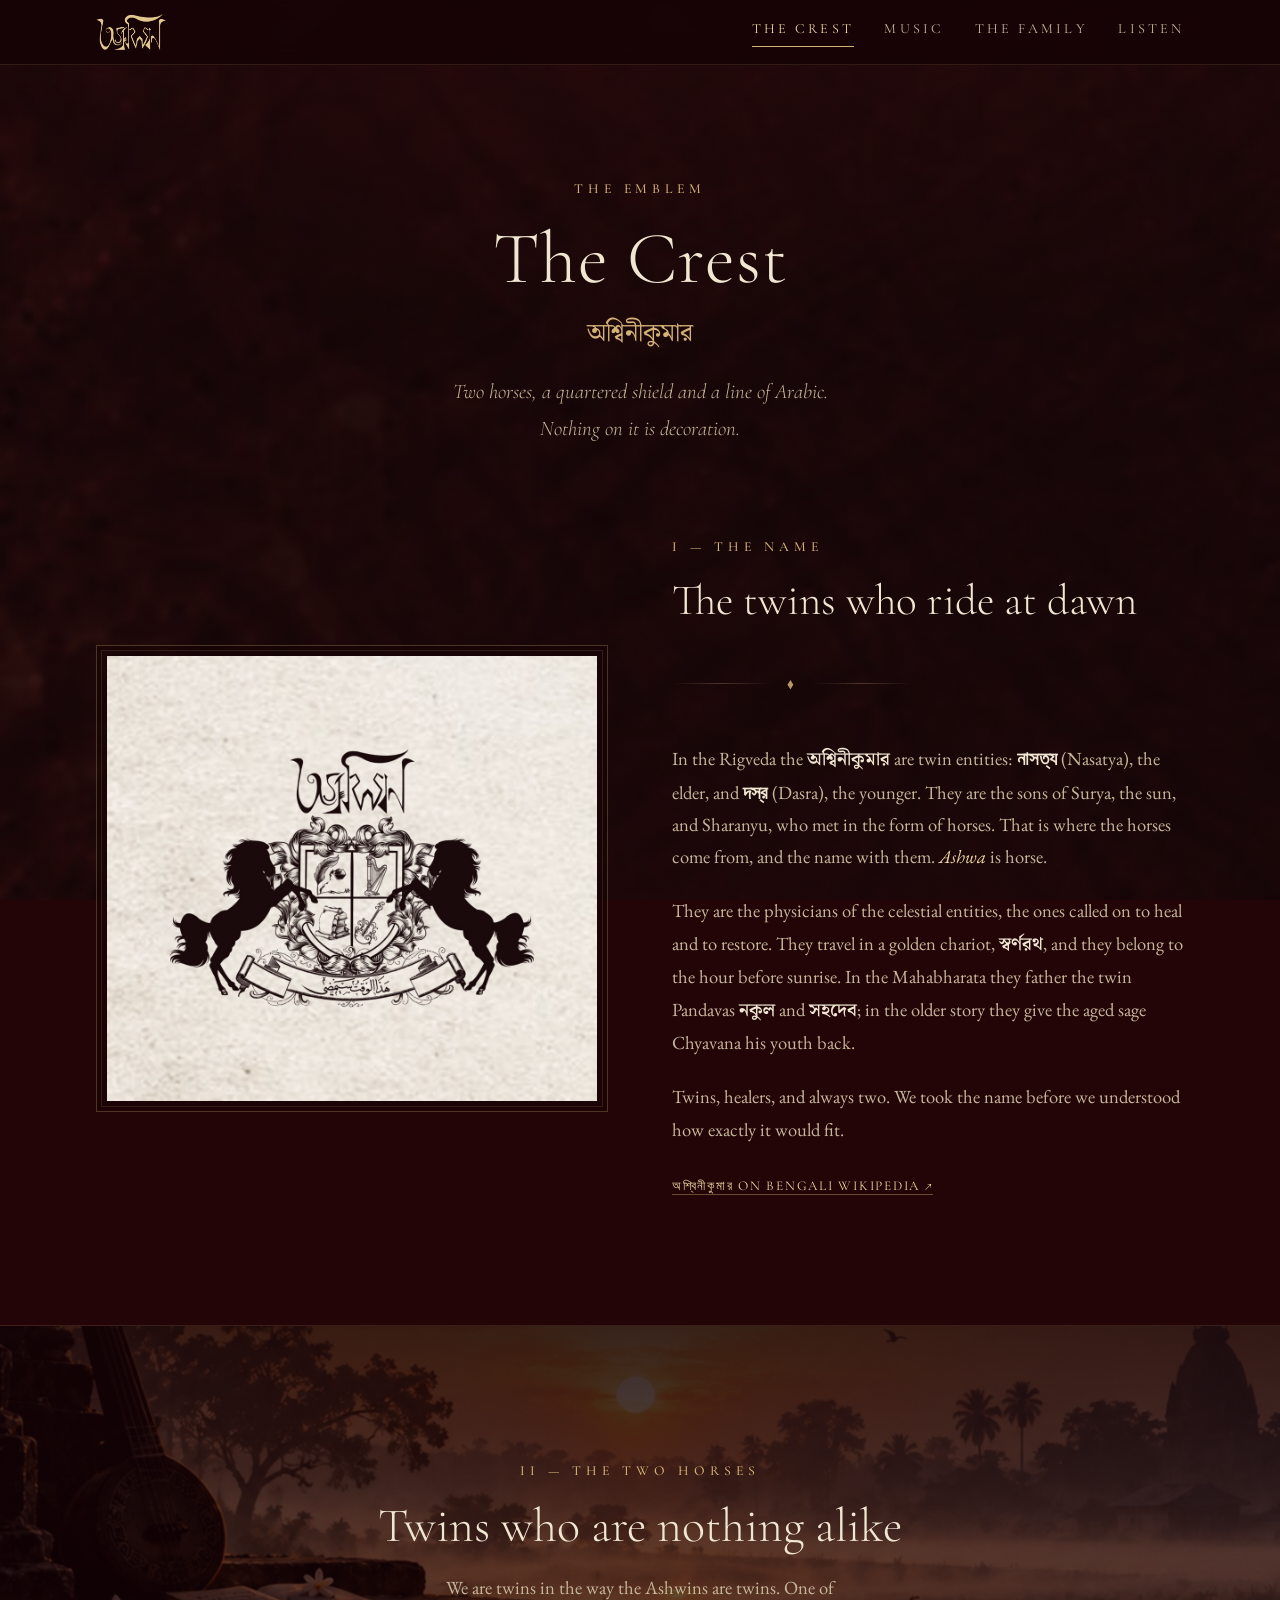
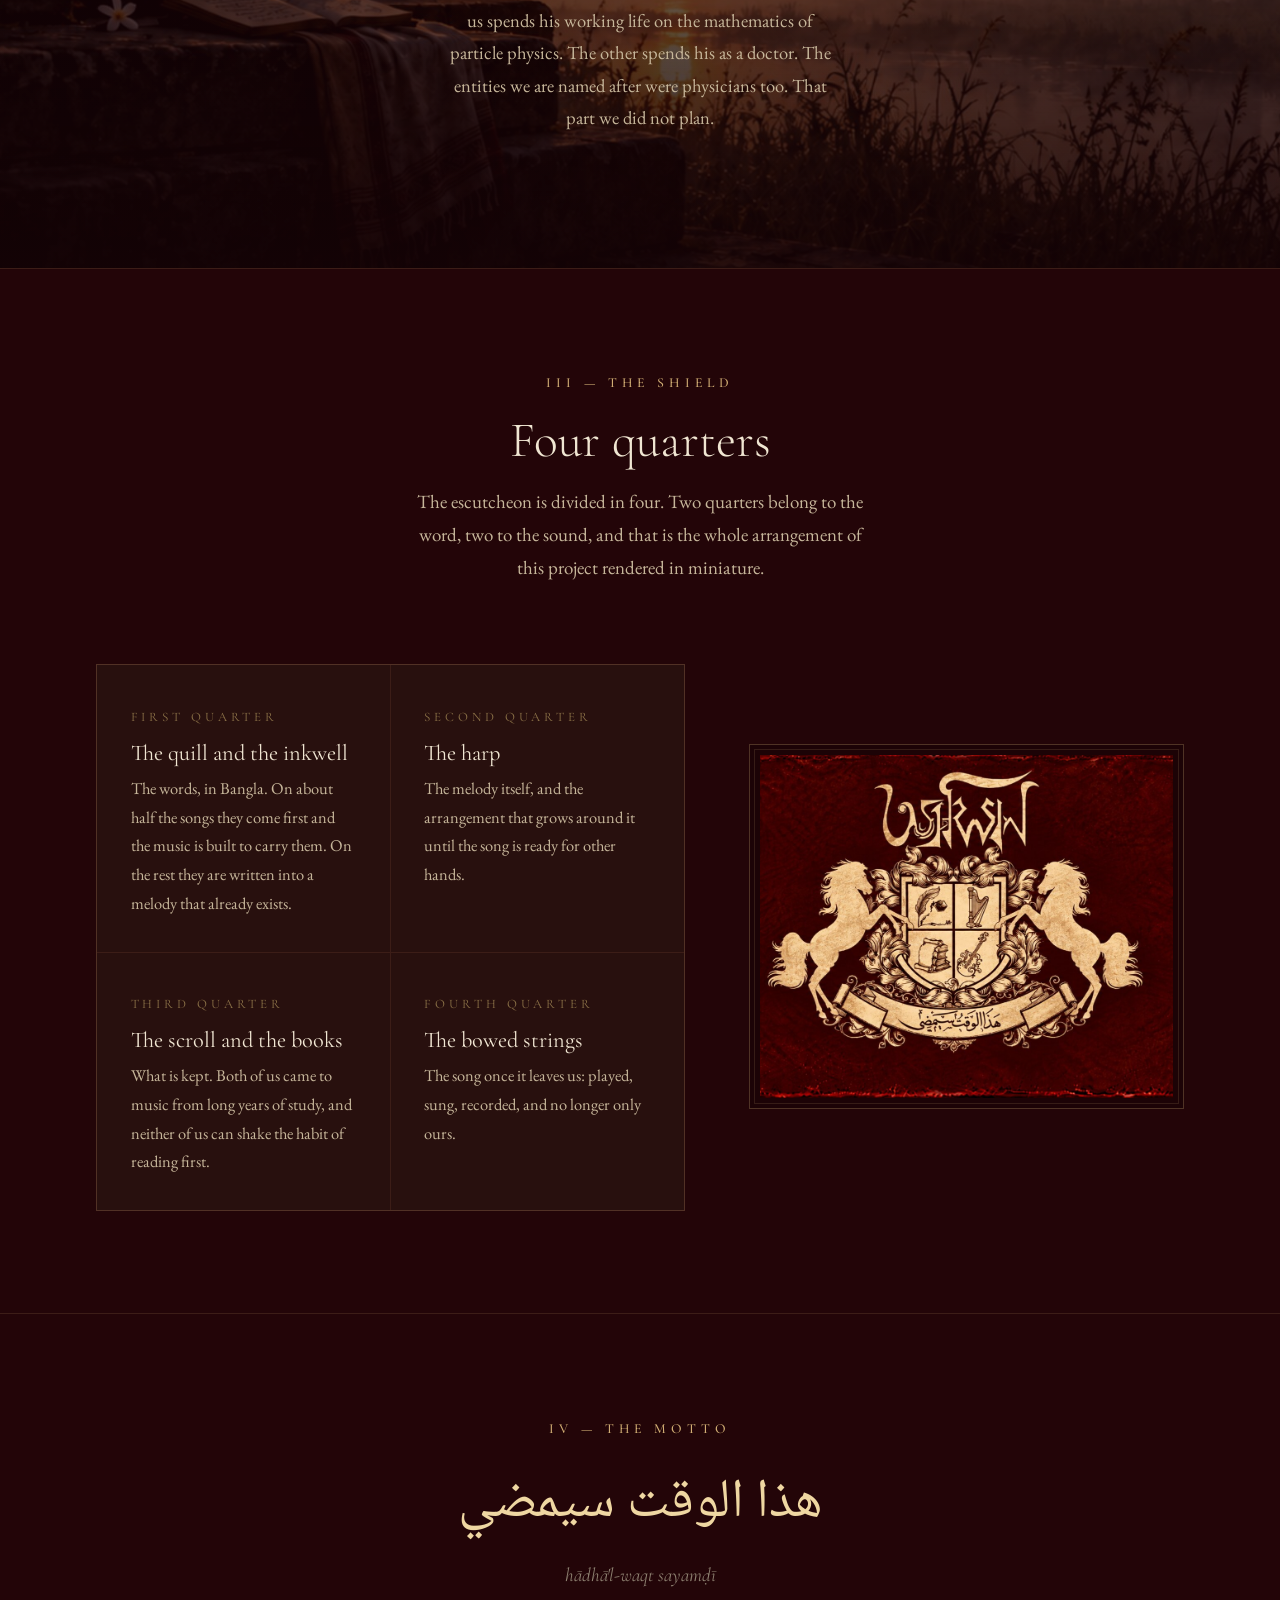
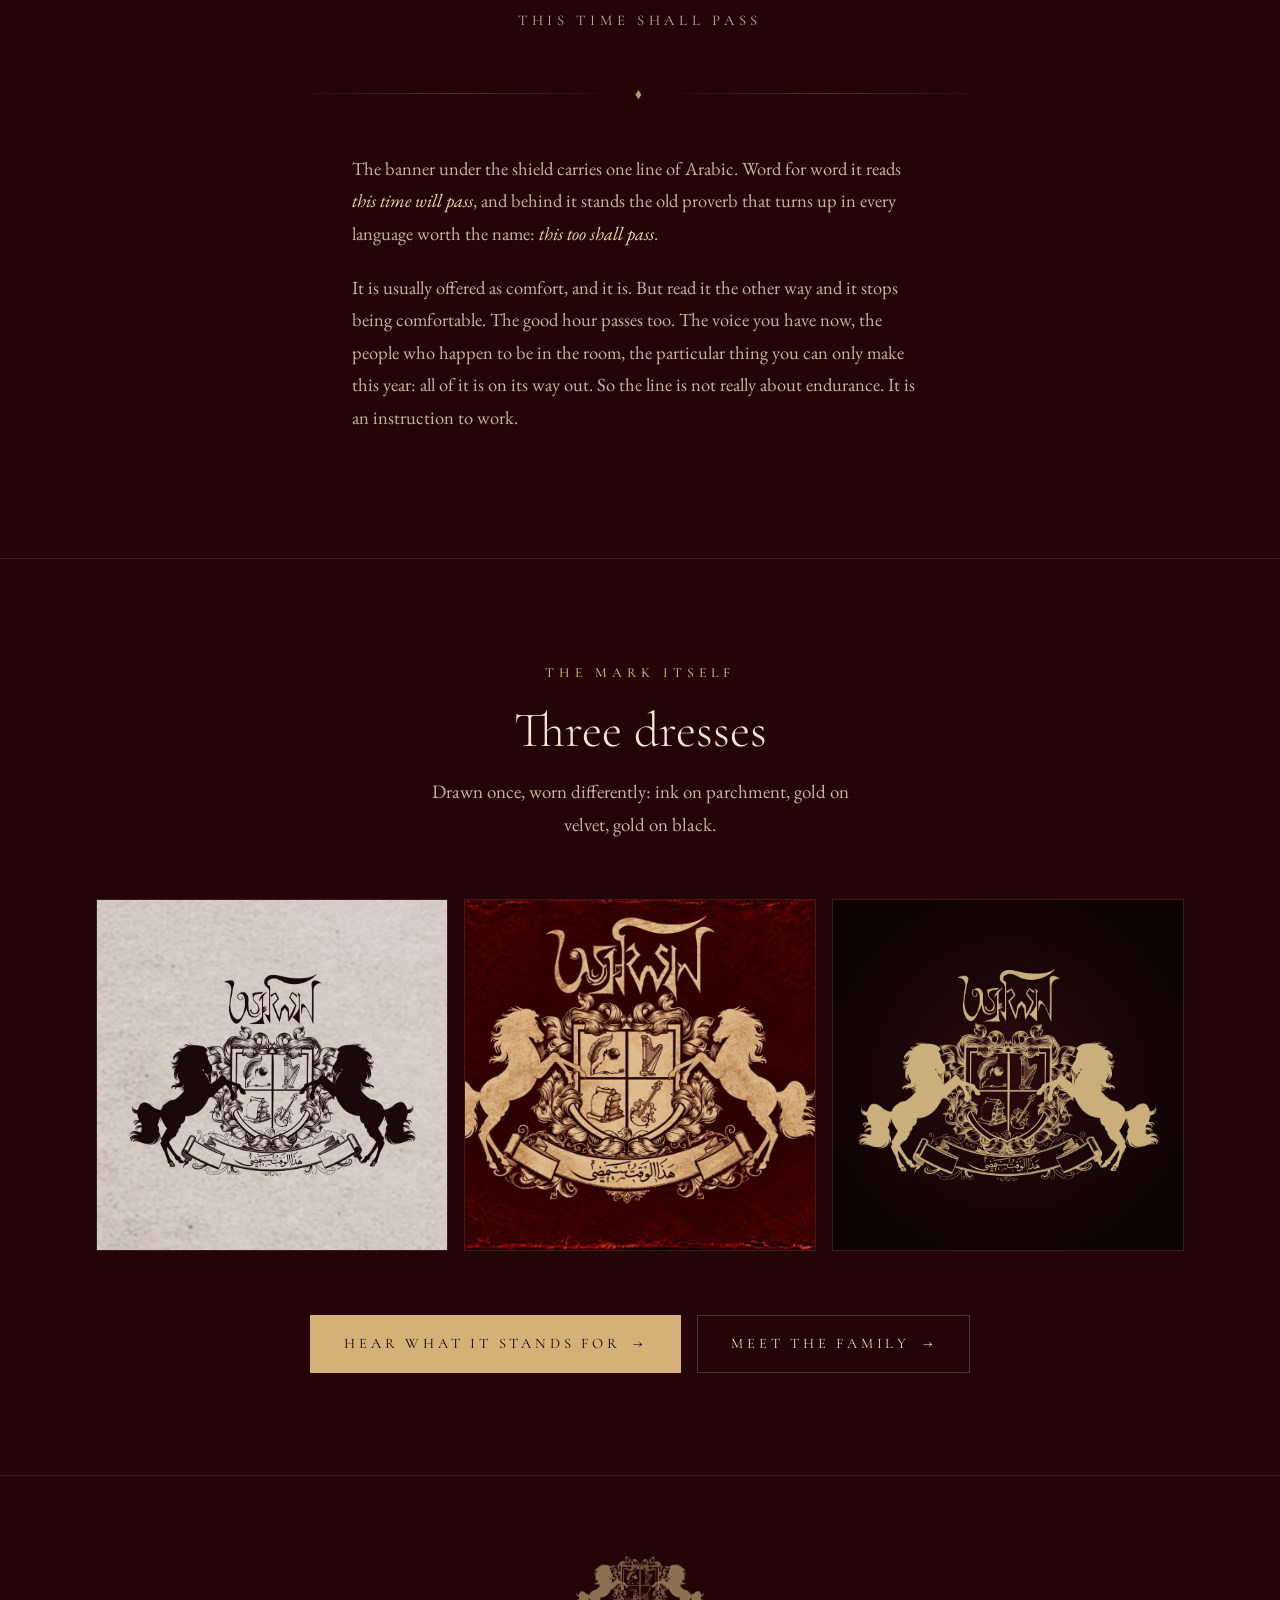
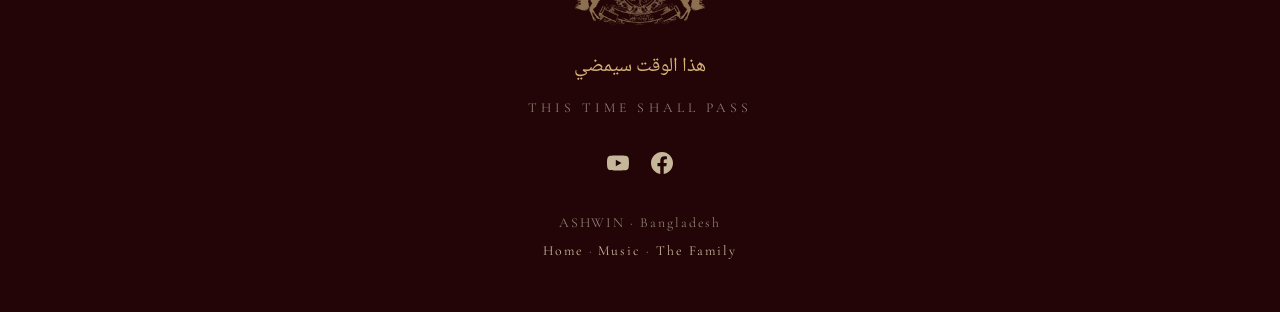
==== crest.html @ f9a72098 "Ashwin: the project site Four pages sharing assets/site.css and assets/site.js, built from the crest" ====
<!doctype html>
<html lang="en">
<head>
<meta charset="utf-8">
<meta name="viewport" content="width=device-width, initial-scale=1">
<title>The Crest — ASHWIN</title>
<meta name="description" content="The meaning of the Ashwin name and emblem: the Ashwin twins of the Rigveda, the two horses, the quartered shield, and the Arabic motto هذا الوقت سيمضي — this time shall pass.">
<meta property="og:title" content="The Crest — ASHWIN">
<meta property="og:description" content="Two horses, a quartered shield and a line of Arabic. Nothing on it is decoration.">
<meta property="og:image" content="assets/img/crest-plate.jpg">
<link rel="icon" href="assets/img/favicon-180.png" type="image/png">
<link rel="apple-touch-icon" href="assets/img/favicon-180.png">
<link rel="preconnect" href="https://fonts.googleapis.com">
<link rel="preconnect" href="https://fonts.gstatic.com" crossorigin>
<link rel="stylesheet" href="https://fonts.googleapis.com/css2?family=Cormorant+Garamond:ital,wght@0,300;0,400;0,500;0,600;1,300;1,400&family=EB+Garamond:ital,wght@0,400;0,500;0,600;1,400&family=Noto+Serif+Bengali:wght@400;600&family=Noto+Naskh+Arabic:wght@400;600&display=swap">
<link rel="stylesheet" href="assets/site.css">
</head>
<body>

<header class="topbar">
  <div class="wrap topbar__in">
    <a class="mark" href="index.html" aria-label="Ashwin — home">
      <img src="assets/img/wordmark-gold.png" alt="Ashwin">
    </a>
    <nav class="nav">
      <a href="crest.html">The Crest</a>
      <a href="music.html">Music</a>
      <a href="family.html">The Family</a>
      <a href="https://www.youtube.com/@ashwinbangladesh660">Listen</a>
    </nav>
  </div>
</header>
<nav class="mnav">
  <a href="crest.html">The Crest</a>
  <a href="music.html">Music</a>
  <a href="family.html">The Family</a>
  <a href="https://www.youtube.com/@ashwinbangladesh660">Listen</a>
</nav>

<main>

  <div class="wrap">
    <div class="phead reveal">
      <span class="eyebrow">The emblem</span>
      <h1>The Crest</h1>
      <div class="bnsub" lang="bn">অশ্বিনীকুমার</div>
      <p class="psub">Two horses, a quartered shield and a line of Arabic. Nothing on it is decoration.</p>
    </div>
  </div>

  <!-- ░░ THE NAME ░░ -->
  <section style="padding-top:clamp(1rem,3vw,2rem)">
    <div class="wrap">
      <div class="split">
        <div class="plate reveal">
          <img src="assets/img/crest-parchment.jpg" alt="The Ashwin crest and logotype printed in black ink on cream parchment.">
        </div>
        <div class="reveal" style="--d:.1s">
          <span class="eyebrow">I — the name</span>
          <h2 style="font-size:clamp(1.8rem,4vw,2.7rem);font-weight:300">The twins who ride at dawn</h2>
          <div class="rule rule--short rule--left"><i aria-hidden="true">◆</i></div>
          <p class="prose">
            In the Rigveda the <b lang="bn">অশ্বিনীকুমার</b> are twin entities: <b>নাসত্য</b>
            (Nasatya), the elder, and <b>দস্র</b> (Dasra), the younger. They are the sons of
            Surya, the sun, and Sharanyu, who met in the form of horses. That is where the
            horses come from, and the name with them. <em>Ashwa</em> is horse.
          </p>
          <p class="prose">
            They are the physicians of the celestial entities, the ones called on to heal and to restore.
            They travel in a golden chariot, <b lang="bn">স্বর্ণরথ</b>, and they belong to
            the hour before sunrise. In the Mahabharata they father the twin Pandavas
            <b lang="bn">নকুল</b> and <b lang="bn">সহদেব</b>; in the older story they give
            the aged sage Chyavana his youth back.
          </p>
          <p class="prose">
            Twins, healers, and always two. We took the name before we understood how
            exactly it would fit.
          </p>
          <p style="margin-top:1.4rem">
            <a class="lnk" href="https://bn.wikipedia.org/wiki/%E0%A6%85%E0%A6%B6%E0%A7%8D%E0%A6%AC%E0%A6%BF%E0%A6%A8%E0%A7%80%E0%A6%95%E0%A7%81%E0%A6%AE%E0%A6%BE%E0%A6%B0" style="font-family:var(--display);letter-spacing:.13em;text-transform:uppercase;font-size:.84rem">অশ্বিনীকুমার on Bengali Wikipedia ↗</a>
          </p>
        </div>
      </div>
    </div>
  </section>

  <!-- ░░ THE TWO HORSES ░░ -->
  <section class="band">
    <div class="band__bg" style="background-image:url('assets/img/band-dawn.jpg')"></div>
    <div class="band__in reveal">
      <span class="eyebrow">II — the two horses</span>
      <h2>Twins who are nothing alike</h2>
      <p>
        We are twins in the way the Ashwins are twins. One of us spends his working life
        on the mathematics of particle physics. The other spends his as a doctor. The
        entities we are named after were physicians too. That part we did not plan.
      </p>
    </div>
  </section>

  <!-- ░░ THE SHIELD ░░ -->
  <section>
    <div class="wrap">
      <div class="sechead reveal">
        <span class="eyebrow">III — the shield</span>
        <h2>Four quarters</h2>
        <p>The escutcheon is divided in four. Two quarters belong to the word, two to the sound, and that is the whole arrangement of this project rendered in miniature.</p>
      </div>

      <div class="split split--wide-left">
        <div class="reveal">
          <div class="quarters">
            <div class="quarter">
              <span class="q">First quarter</span>
              <h4>The quill and the inkwell</h4>
              <p>The words, in Bangla. On about half the songs they come first and the music is built to carry them. On the rest they are written into a melody that already exists.</p>
            </div>
            <div class="quarter">
              <span class="q">Second quarter</span>
              <h4>The harp</h4>
              <p>The melody itself, and the arrangement that grows around it until the song is ready for other hands.</p>
            </div>
            <div class="quarter">
              <span class="q">Third quarter</span>
              <h4>The scroll and the books</h4>
              <p>What is kept. Both of us came to music from long years of study, and neither of us can shake the habit of reading first.</p>
            </div>
            <div class="quarter">
              <span class="q">Fourth quarter</span>
              <h4>The bowed strings</h4>
              <p>The song once it leaves us: played, sung, recorded, and no longer only ours.</p>
            </div>
          </div>
        </div>
        <div class="plate reveal" style="--d:.1s">
          <img src="assets/img/crest-plate.jpg" alt="The Ashwin crest in gold on crimson velvet: two rearing horses flanking a quartered shield.">
        </div>
      </div>
    </div>
  </section>

  <!-- ░░ THE MOTTO ░░ -->
  <section class="sec-top">
    <div class="wrap narrow" style="text-align:center">
      <div class="reveal">
        <span class="eyebrow">IV — the motto</span>
        <div class="motto" style="margin-top:.5rem">
          <div class="ar" lang="ar" dir="rtl" style="font-size:clamp(2rem,5.5vw,3.4rem)">هذا الوقت سيمضي</div>
          <div class="tr" style="font-size:clamp(1rem,1.8vw,1.2rem)">hādhā'l-waqt sayamḍī</div>
          <div class="en">This time shall pass</div>
        </div>
        <div class="rule"><i aria-hidden="true">◆</i></div>
        <p class="prose" style="margin-left:auto;margin-right:auto;text-align:left">
          The banner under the shield carries one line of Arabic. Word for word it reads
          <em>this time will pass</em>, and behind it stands the old proverb that turns up
          in every language worth the name: <em>this too shall pass</em>.
        </p>
        <p class="prose" style="margin-left:auto;margin-right:auto;text-align:left">
          It is usually offered as comfort, and it is. But read it the other way and it
          stops being comfortable. The good hour passes too. The voice you have now, the
          people who happen to be in the room, the particular thing you can only make this
          year: all of it is on its way out. So the line is not really about endurance.
          It is an instruction to work.
        </p>
      </div>
    </div>
  </section>

  <!-- ░░ THE CREST IN THREE DRESSES ░░ -->
  <section class="sec-top">
    <div class="wrap">
      <div class="sechead reveal">
        <span class="eyebrow">The mark itself</span>
        <h2>Three dresses</h2>
        <p>Drawn once, worn differently: ink on parchment, gold on velvet, gold on black.</p>
      </div>
      <div class="gallery reveal" style="--d:.1s">
        <figure><img src="assets/img/crest-parchment.jpg" alt="The crest in black ink on cream parchment." loading="lazy"></figure>
        <figure><img src="assets/img/crest-plate.jpg" alt="The crest in gold on crimson velvet." loading="lazy"></figure>
        <figure><img src="assets/img/crest-black.jpg" alt="The crest in gold on black." loading="lazy"></figure>
      </div>
      <div class="cta" style="margin-top:clamp(2.5rem,6vw,4rem)">
        <div class="btnrow">
          <a class="btn btn--solid" href="music.html">Hear what it stands for <span aria-hidden="true">→</span></a>
          <a class="btn" href="family.html">Meet the family <span aria-hidden="true">→</span></a>
        </div>
      </div>
    </div>
  </section>

</main>

<footer class="foot">
  <div class="wrap">
    <img class="foot__crest" src="assets/img/crest-mark.png" alt="">
    <div class="ar" lang="ar" dir="rtl">هذا الوقت سيمضي</div>
    <div class="en">This time shall pass</div>
    <div class="social">
      <a href="https://www.youtube.com/@ashwinbangladesh660" aria-label="Ashwin on YouTube" title="YouTube">
        <svg viewBox="0 0 24 24" fill="currentColor" aria-hidden="true"><path fill-rule="evenodd" clip-rule="evenodd" d="M23.5 6.5a3 3 0 0 0-2.1-2.1C19.5 3.9 12 3.9 12 3.9s-7.5 0-9.4.5A3 3 0 0 0 .5 6.5C0 8.4 0 12 0 12s0 3.6.5 5.5a3 3 0 0 0 2.1 2.1c1.9.5 9.4.5 9.4.5s7.5 0 9.4-.5a3 3 0 0 0 2.1-2.1c.5-1.9.5-5.5.5-5.5s0-3.6-.5-5.5zM9.6 15.6V8.4l6.3 3.6-6.3 3.6z"/></svg>
      </a>
      <a href="https://www.facebook.com/p/Ashwin-Bangladesh-100083584923722/" aria-label="Ashwin on Facebook" title="Facebook">
        <svg viewBox="0 0 24 24" fill="currentColor" aria-hidden="true"><path d="M24 12.07C24 5.4 18.63 0 12 0S0 5.4 0 12.07C0 18.1 4.39 23.1 10.13 24v-8.44H7.08v-3.49h3.05V9.41c0-3.02 1.79-4.69 4.53-4.69 1.31 0 2.68.24 2.68.24v2.97h-1.51c-1.49 0-1.96.93-1.96 1.89v2.25h3.33l-.53 3.49h-2.8V24C19.61 23.1 24 18.1 24 12.07z"/></svg>
      </a>
    </div>
    <div class="colophon">
      ASHWIN · Bangladesh<br>
      <a href="index.html">Home</a> · <a href="music.html">Music</a> · <a href="family.html">The Family</a>
    </div>
  </div>
</footer>

<script src="assets/site.js"></script>
</body>
</html>
---- assets/site.css ----
/* ============================================================
   ASHWIN — "হে অশ্বিনীকুমার"
   Crimson velvet + parchment gold. One committed dark theme.
   ============================================================ */

:root {
  /* ink & ground */
  --void:        #140306;
  --oxblood:     #230508;
  --crimson:     #3a0a0e;
  --crimson-up:  #4e1015;
  --crimson-hot: #6b1a1f;

  /* light */
  --gold:        #d4b176;
  --gold-up:     #efd7a2;
  --gold-dim:    #8d7449;
  --parchment:   #f0e6d2;
  --parch-soft:  #c6b69a;
  --parch-faint: #8d8070;

  /* type */
  --display: "Cormorant Garamond", "Iowan Old Style", Palatino, Georgia, serif;
  --body:    "EB Garamond", "Iowan Old Style", Palatino, Georgia, serif;
  --bangla:  "Noto Serif Bengali", "Kohinoor Bangla", "Nirmala UI", "SolaimanLipi", serif;

  /* metrics */
  --measure: 64ch;
  --edge:    clamp(1.25rem, 5vw, 4.5rem);
  --maxw:    76rem;
  --narrow:  52rem;

  --hair:  color-mix(in srgb, var(--gold) 28%, transparent);
  --hair2: color-mix(in srgb, var(--gold) 14%, transparent);
}

*, *::before, *::after { box-sizing: border-box; }

html { -webkit-text-size-adjust: 100%; }
@media (prefers-reduced-motion: no-preference) { html { scroll-behavior: smooth; } }

body {
  margin: 0;
  background: var(--oxblood);
  color: var(--parchment);
  font-family: var(--body);
  font-size: clamp(1.12rem, 1.45vw, 1.26rem);
  line-height: 1.75;
  -webkit-font-smoothing: antialiased;
  text-rendering: optimizeLegibility;
  overflow-x: hidden;
}

/* velvet ground + vignette + grain, fixed behind everything */
body::before {
  content: "";
  position: fixed; inset: 0; z-index: -2; pointer-events: none;
  background:
    linear-gradient(rgba(16, 3, 5, .58), rgba(16, 3, 5, .58)),
    radial-gradient(135% 85% at 50% -12%, rgba(132, 28, 32, .34), transparent 60%),
    radial-gradient(110% 70% at 50% 112%, rgba(76, 14, 19, .30), transparent 58%),
    url("img/velvet.jpg") center / cover no-repeat,
    var(--oxblood);
  opacity: 1;
}
body::after {
  content: "";
  position: fixed; inset: 0; z-index: -1; pointer-events: none;
  background-image: url("data:image/svg+xml,%3Csvg xmlns='http://www.w3.org/2000/svg' width='180' height='180'%3E%3Cfilter id='n'%3E%3CfeTurbulence type='fractalNoise' baseFrequency='.82' numOctaves='3'/%3E%3C/filter%3E%3Crect width='180' height='180' filter='url(%23n)' opacity='.42'/%3E%3C/svg%3E");
  mix-blend-mode: overlay; opacity: .3;
}

/* ---------- typography ---------- */
h1, h2, h3, h4 {
  font-family: var(--display);
  font-weight: 400;
  line-height: 1.1;
  margin: 0;
  text-wrap: balance;
  color: var(--parchment);
}
p { margin: 0 0 1.15em; max-width: var(--measure); }
a { color: var(--gold-up); text-decoration: none; }

.bn { font-family: var(--bangla); font-weight: 400; }

.eyebrow {
  font-family: var(--display);
  font-size: clamp(.85rem, 1.08vw, .93rem);
  letter-spacing: .36em;
  text-transform: uppercase;
  color: var(--gold);
  display: block;
  margin-bottom: 1.1rem;
  font-weight: 500;
}

.lede {
  font-family: var(--display);
  font-size: clamp(1.25rem, 2.3vw, 1.7rem);
  line-height: 1.52;
  color: var(--parch-soft);
  font-weight: 300;
  max-width: 44ch;
}
.lede em { color: var(--gold-up); font-style: italic; }

.prose { max-width: var(--measure); color: var(--parch-soft); }
.prose strong, .prose b { color: var(--parchment); font-weight: 600; }
.prose em { color: var(--gold-up); }
.prose a, .lnk {
  color: var(--gold-up);
  border-bottom: 1px solid color-mix(in srgb, var(--gold) 40%, transparent);
  transition: color .25s, border-color .25s;
}
.prose a:hover, .lnk:hover { color: var(--parchment); border-color: var(--parchment); }

a:focus-visible, button:focus-visible {
  outline: 2px solid var(--gold);
  outline-offset: 4px;
  border-radius: 2px;
}

.wrap { width: 100%; max-width: var(--maxw); margin: 0 auto; padding: 0 var(--edge); }
.narrow { max-width: var(--narrow); margin-left: auto; margin-right: auto; }

/* ---------- ornament ---------- */
.rule {
  display: flex; align-items: center; gap: 1rem;
  margin: clamp(2rem, 5vw, 3.4rem) 0;
  color: var(--gold);
}
.rule::before, .rule::after {
  content: ""; flex: 1; height: 1px;
  background: linear-gradient(90deg, transparent, var(--hair), transparent);
}
.rule i {
  font-style: normal; font-size: .62rem; letter-spacing: .3em;
  opacity: .85; line-height: 1;
}
.rule--short { max-width: 15rem; }
.rule--left { margin-left: 0; }

.lozenge { display: inline-block; width: 5px; height: 5px; background: var(--gold); transform: rotate(45deg); }

/* ---------- top bar ---------- */
.topbar {
  position: sticky; top: 0; z-index: 50;
  background: color-mix(in srgb, var(--void) 78%, transparent);
  backdrop-filter: saturate(1.2) blur(12px);
  border-bottom: 1px solid var(--hair2);
}
.topbar__in {
  display: flex; align-items: center; justify-content: space-between;
  gap: 1.2rem; height: 64px;
}
.mark { display: inline-flex; align-items: center; gap: .72rem; }
.mark img { height: clamp(26px, 3.4vw, 36px); width: auto; display: block; opacity: 1; }
.mark b {
  font-family: var(--display); font-weight: 500;
  font-size: .96rem; letter-spacing: .38em; color: var(--parchment);
  text-transform: uppercase; padding-left: .1em;
}
.nav { display: none; gap: clamp(1.1rem, 2.4vw, 2.2rem); align-items: baseline; }
@media (min-width: 760px) { .nav { display: flex; } }
.nav a {
  font-family: var(--display);
  font-size: .88rem; letter-spacing: .22em; text-transform: uppercase;
  color: var(--parch-soft); padding-bottom: .22rem;
  border-bottom: 1px solid transparent;
  transition: color .22s, border-color .22s;
}
.nav a:hover, .nav a.is-on { color: var(--gold-up); border-color: var(--gold); }

/* mobile nav strip */
.mnav {
  display: flex; gap: 1.3rem; justify-content: center; flex-wrap: wrap;
  padding: .9rem var(--edge); border-bottom: 1px solid var(--hair2);
  background: color-mix(in srgb, var(--void) 55%, transparent);
}
.mnav a {
  font-family: var(--display); font-size: .86rem; letter-spacing: .2em;
  text-transform: uppercase; color: var(--parch-soft);
}
.mnav a.is-on { color: var(--gold-up); }
@media (min-width: 760px) { .mnav { display: none; } }

/* ---------- hero ---------- */
.hero {
  position: relative;
  min-height: min(94vh, 56rem);
  display: grid; place-items: center;
  text-align: center;
  padding: clamp(3rem, 9vw, 7rem) var(--edge) clamp(6rem, 11vw, 9rem);
  overflow: hidden;
}
.hero::before {
  content: ""; position: absolute; inset: 0; z-index: 0;
  background:
    radial-gradient(62% 52% at 50% 40%, rgba(224, 180, 110, .15), transparent 70%),
    radial-gradient(90% 70% at 50% 45%, rgba(150, 32, 36, .34), transparent 68%);
  pointer-events: none;
}
.hero__in { position: relative; z-index: 1; width: 100%; max-width: 62rem; }

.crest {
  width: min(86%, 40rem);
  height: auto; display: block; margin: 0 auto;
  filter: drop-shadow(0 14px 44px rgba(0, 0, 0, .55));
}
@media (prefers-reduced-motion: no-preference) {
  .crest { animation: breathe 11s ease-in-out infinite; }
  @keyframes breathe {
    0%, 100% { transform: translateY(0) scale(1); }
    50%      { transform: translateY(-9px) scale(1.012); }
  }
}

.motto { margin-top: clamp(1.6rem, 4vw, 2.6rem); }
.motto .ar {
  font-size: clamp(1.5rem, 3.4vw, 2.3rem);
  color: var(--gold-up); line-height: 1.7; direction: rtl;
  font-family: "Noto Naskh Arabic", "Scheherazade New", "Amiri", serif;
}
.motto .tr {
  font-family: var(--display); font-style: italic;
  font-size: clamp(1.02rem, 1.6vw, 1.18rem);
  color: var(--parch-faint); margin-top: .5rem;
}
.motto .en {
  font-family: var(--display);
  font-size: clamp(.84rem, 1.15vw, .95rem);
  letter-spacing: .32em; text-transform: uppercase;
  color: var(--parch-soft); margin-top: 1rem;
}

.hero__tag {
  font-family: var(--display); font-weight: 300;
  font-size: clamp(1.1rem, 2vw, 1.45rem);
  color: var(--parch-soft); margin: clamp(1.6rem, 4vw, 2.4rem) auto 0;
  max-width: 40ch; line-height: 1.55;
}

.scrollcue {
  position: absolute; left: 50%; bottom: 1.6rem; transform: translateX(-50%);
  font-family: var(--display); font-size: .79rem; letter-spacing: .26em;
  text-transform: uppercase; color: var(--parch-faint);
  display: flex; flex-direction: column; align-items: center; gap: .5rem;
  z-index: 1;
}
.scrollcue::after { content: ""; width: 1px; height: 2.2rem; background: linear-gradient(var(--gold), transparent); }

/* page header (inner pages) */
.phead {
  padding: clamp(3.5rem, 9vw, 7rem) 0 clamp(2rem, 5vw, 3.5rem);
  text-align: center;
}
.phead h1 {
  font-size: clamp(2.4rem, 7vw, 4.6rem);
  font-weight: 300; letter-spacing: .01em;
}
.phead .bnsub {
  font-family: var(--bangla); font-size: clamp(1.1rem, 2.4vw, 1.6rem);
  color: var(--gold); margin-top: .9rem; line-height: 1.6;
}
.phead .psub {
  font-family: var(--display); font-weight: 300; font-style: italic;
  font-size: clamp(1.05rem, 1.9vw, 1.3rem);
  color: var(--parch-soft); margin: 1.2rem auto 0; max-width: 46ch;
}

/* ---------- sections ---------- */
section { padding: clamp(3.5rem, 8vw, 7rem) 0; }
.sec-top { border-top: 1px solid var(--hair2); }

.sechead { text-align: center; margin-bottom: clamp(2.2rem, 5vw, 3.6rem); }
.sechead h2 {
  font-size: clamp(1.9rem, 4.6vw, 3.1rem);
  font-weight: 300;
}
.sechead .bnsub { font-family: var(--bangla); color: var(--gold); font-size: clamp(1rem, 2vw, 1.25rem); margin-top: .7rem; }
.sechead p {
  margin: 1.1rem auto 0; color: var(--parch-soft);
  max-width: 50ch; font-size: 1.02em;
}
.sechead--left { text-align: left; }
.sechead--left p { margin-left: 0; }

/* ---------- the three pillars ---------- */
.pillars {
  display: grid; gap: 1px; margin-top: 1rem;
  background: var(--hair2);
  border: 1px solid var(--hair2);
}
@media (min-width: 820px) { .pillars { grid-template-columns: repeat(3, 1fr); } }
.pillar {
  background: linear-gradient(180deg, color-mix(in srgb, var(--crimson) 52%, transparent), color-mix(in srgb, var(--void) 42%, transparent));
  padding: clamp(2rem, 4vw, 3rem) clamp(1.5rem, 3vw, 2.4rem);
  text-align: center;
}
.pillar .num {
  font-family: var(--display); font-size: .83rem; letter-spacing: .34em;
  color: var(--gold-dim); text-transform: uppercase;
}
.pillar h3 { font-size: clamp(1.3rem, 2.4vw, 1.75rem); margin: .9rem 0 .2rem; font-weight: 400; }
.pillar .who { font-family: var(--display); font-style: italic; color: var(--gold); font-size: 1.14rem; }
.pillar p { color: var(--parch-soft); font-size: 1.04rem; margin: .9rem auto 0; max-width: 32ch; }
.pillar .ico { color: var(--gold); opacity: .8; }
.pillar .ico svg { width: 34px; height: 34px; display: block; margin: 0 auto; }

/* ---------- plate (big framed image) ---------- */
.plate {
  position: relative; border: 1px solid var(--hair);
  padding: 10px; background: color-mix(in srgb, var(--void) 45%, transparent);
}
.plate::after {
  content: ""; position: absolute; inset: 4px; border: 1px solid var(--hair2); pointer-events: none;
}
.plate img { width: 100%; height: auto; display: block; }

.split {
  display: grid; gap: clamp(2rem, 5vw, 4rem); align-items: center;
}
@media (min-width: 900px) { .split { grid-template-columns: 1fr 1fr; } }
@media (min-width: 900px) { .split--wide-left { grid-template-columns: 1.15fr .85fr; } }
.split--flip > :first-child { order: 2; }
@media (max-width: 899px) { .split--flip > :first-child { order: 0; } }

/* ---------- cinematic band ---------- */
.band {
  position: relative; min-height: clamp(20rem, 46vw, 34rem);
  display: grid; place-items: center; text-align: center;
  padding: clamp(3rem, 8vw, 6rem) var(--edge);
  overflow: hidden;
  border-top: 1px solid var(--hair2); border-bottom: 1px solid var(--hair2);
}
.band__bg {
  position: absolute; inset: 0; z-index: 0;
  background-size: cover; background-position: center;
  opacity: .62;
}
.band::after {
  content: ""; position: absolute; inset: 0; z-index: 1;
  background: linear-gradient(180deg, rgba(20, 3, 6, .76), rgba(20, 3, 6, .46) 45%, rgba(20, 3, 6, .86));
}
.band__in { position: relative; z-index: 2; max-width: 46rem; }
.band__in h2 { font-size: clamp(1.8rem, 4.4vw, 3rem); font-weight: 300; }
.band__in p { color: var(--parch-soft); margin: 1.2rem auto 0; max-width: 44ch; }
.band__in .bn { color: var(--gold); font-size: clamp(1.1rem, 2.4vw, 1.5rem); line-height: 1.8; }

/* ---------- release cards ---------- */
.releases { display: grid; gap: clamp(1rem, 2.4vw, 1.6rem); }
@media (min-width: 860px) { .releases { grid-template-columns: repeat(2, 1fr); } }

.rel {
  display: flex; flex-direction: column;
  border: 1px solid var(--hair2);
  background: linear-gradient(180deg, color-mix(in srgb, var(--crimson) 40%, transparent), color-mix(in srgb, var(--void) 55%, transparent));
  transition: border-color .3s, transform .3s;
}
.rel:hover { border-color: var(--hair); transform: translateY(-3px); }
.rel__art { position: relative; display: block; overflow: hidden; }
.rel__art img {
  width: 100%; height: auto; display: block; aspect-ratio: 1 / 1; object-fit: cover;
  transition: transform .7s cubic-bezier(.2, .7, .2, 1), filter .4s;
  filter: saturate(.96);
}
.rel:hover .rel__art img { transform: scale(1.035); filter: saturate(1.06); }
.rel__play {
  position: absolute; inset: 0; display: grid; place-items: center;
  background: rgba(20, 3, 6, .4); opacity: 0; transition: opacity .3s;
}
.rel__art:hover .rel__play { opacity: 1; }
.rel__play span {
  width: 68px; height: 68px; border-radius: 999px;
  border: 1px solid var(--gold); background: rgba(20, 3, 6, .6);
  display: grid; place-items: center;
}
.rel__play svg { width: 20px; height: 20px; fill: var(--gold-up); margin-left: 3px; }

.rel__body { padding: clamp(1.4rem, 3vw, 2rem); display: flex; flex-direction: column; gap: .55rem; flex: 1; }
.rel__body h3 { font-family: var(--bangla); font-size: clamp(1.38rem, 2.7vw, 1.85rem); line-height: 1.5; color: var(--parchment); }
.rel__rom {
  font-family: var(--display); font-size: .87rem; letter-spacing: .26em;
  text-transform: uppercase; color: var(--gold-dim);
}
.rel__cred { font-size: 1.01rem; color: var(--parch-soft); margin: .4rem 0 0; max-width: none; }
.rel__cred b { color: var(--parchment); font-weight: 600; }
.rel__go {
  margin-top: auto; padding-top: 1.1rem;
  font-family: var(--display); font-size: .88rem; letter-spacing: .22em;
  text-transform: uppercase; color: var(--gold-up);
  display: inline-flex; align-items: center; gap: .6rem; width: fit-content;
  border-bottom: 1px solid color-mix(in srgb, var(--gold) 36%, transparent);
  transition: color .25s, border-color .25s, gap .25s;
}
.rel__go:hover { color: var(--parchment); border-color: var(--parchment); gap: .95rem; }

/* lyrics */
.lyr { margin-top: 1.3rem; border-top: 1px solid var(--hair2); }
.lyr > summary {
  list-style: none; cursor: pointer; padding: .95rem 0 .2rem;
  font-family: var(--display); font-size: .86rem; letter-spacing: .2em;
  text-transform: uppercase; color: var(--gold-dim);
  display: flex; align-items: center; justify-content: space-between; gap: 1rem;
  transition: color .22s;
}
.lyr > summary::-webkit-details-marker { display: none; }
.lyr > summary:hover { color: var(--gold-up); }
.lyr > summary::after { content: "+"; font-size: 1.1rem; line-height: 1; }
.lyr[open] > summary::after { content: "\2013"; color: var(--gold-up); }
.lyr__body {
  font-family: var(--bangla); font-size: 1.1rem; line-height: 2.25;
  color: var(--parch-soft); white-space: pre-line;
  padding: 1rem 0 1.3rem; max-width: 38ch;
}

/* ---------- people ---------- */
.people { display: grid; gap: clamp(1.6rem, 4vw, 3rem); }
@media (min-width: 880px) { .people--two { grid-template-columns: repeat(2, 1fr); } }

.person {
  border: 1px solid var(--hair2);
  background: linear-gradient(180deg, color-mix(in srgb, var(--crimson) 36%, transparent), color-mix(in srgb, var(--void) 52%, transparent));
  padding: clamp(1.6rem, 3.4vw, 2.6rem);
  display: flex; flex-direction: column; gap: 1rem;
  transition: border-color .3s;
}
.person:hover { border-color: var(--hair); }

.person__top { display: flex; align-items: center; gap: clamp(1rem, 2.4vw, 1.6rem); }
.portrait {
  width: clamp(84px, 14vw, 118px); height: clamp(84px, 14vw, 118px);
  flex: none; border-radius: 999px; overflow: hidden;
  border: 1px solid var(--hair); padding: 4px;
  background: color-mix(in srgb, var(--void) 60%, transparent);
}
.portrait img { width: 100%; height: 100%; object-fit: cover; border-radius: 999px; display: block; }
.portrait--crest { display: grid; place-items: center; }
.portrait--crest img { width: 76%; height: auto; object-fit: contain; opacity: .8; border-radius: 0; }

.person__id { min-width: 0; }
.person__id h3 { font-size: clamp(1.4rem, 2.8vw, 1.95rem); font-weight: 400; line-height: 1.2; }
.person__role {
  font-family: var(--display); font-size: .85rem; letter-spacing: .26em;
  text-transform: uppercase; color: var(--gold); margin-top: .55rem;
}
.person__bn { font-family: var(--bangla); color: var(--parch-faint); font-size: 1.02rem; margin-top: .35rem; }
.nb { white-space: nowrap; }
.person p { color: var(--parch-soft); font-size: 1.06rem; max-width: none; margin: 0 0 .9em; }
.person p:last-of-type { margin-bottom: 0; }

.person__links { display: flex; flex-wrap: wrap; gap: .5rem .9rem; margin-top: auto; padding-top: .6rem; }
.chip {
  font-family: var(--display); font-size: .83rem; letter-spacing: .18em;
  text-transform: uppercase; color: var(--parch-soft);
  border: 1px solid var(--hair2); padding: .36rem .85rem;
  transition: color .22s, border-color .22s, background .22s;
}
.chip:hover { color: var(--void); background: var(--gold); border-color: var(--gold); }

.person--lead { }
@media (min-width: 880px) { .person--lead .person__top { flex-direction: column; text-align: center; align-items: center; } }
@media (min-width: 880px) { .person--lead .portrait { width: 150px; height: 150px; } }
@media (min-width: 880px) { .person--lead { text-align: center; } }
@media (min-width: 880px) { .person--lead .person__links { justify-content: center; } }

.quote {
  border-left: 2px solid var(--gold-dim); padding-left: 1.2rem;
  font-family: var(--display); font-style: italic;
  font-size: 1.17rem; color: var(--gold-up); line-height: 1.6;
  margin: .3rem 0 .9rem;
}
.quote cite {
  display: block; font-style: normal; font-family: var(--display);
  font-size: .79rem; letter-spacing: .16em; text-transform: uppercase;
  color: var(--parch-faint); margin-top: .7rem;
}

/* ---------- crest anatomy ---------- */
.quarters { display: grid; gap: 1px; background: var(--hair2); border: 1px solid var(--hair2); margin-top: 1.4rem; }
@media (min-width: 680px) { .quarters { grid-template-columns: repeat(2, 1fr); } }
.quarter {
  background: color-mix(in srgb, var(--void) 48%, transparent);
  padding: clamp(1.4rem, 3vw, 2.1rem);
}
.quarter .q {
  font-family: var(--display); font-size: .81rem; letter-spacing: .3em;
  text-transform: uppercase; color: var(--gold-dim);
}
.quarter h4 { font-size: 1.4rem; margin: .6rem 0 .5rem; font-weight: 400; }
.quarter p { color: var(--parch-soft); font-size: 1.03rem; margin: 0; max-width: none; }

.facts { list-style: none; margin: 1.6rem 0 0; padding: 0; display: grid; gap: 1rem; }
.facts li { display: grid; grid-template-columns: 9.5rem 1fr; gap: 1.2rem; align-items: baseline; }
@media (max-width: 600px) { .facts li { grid-template-columns: 1fr; gap: .25rem; } }
.facts .k {
  font-family: var(--display); font-size: .83rem; letter-spacing: .22em;
  text-transform: uppercase; color: var(--gold-dim);
}
.facts .v { color: var(--parch-soft); }
.facts .v b { color: var(--parchment); font-weight: 600; }

/* ---------- gallery ---------- */
.gallery { display: grid; gap: clamp(.6rem, 1.6vw, 1rem); grid-template-columns: repeat(2, 1fr); }
@media (min-width: 760px) { .gallery { grid-template-columns: repeat(3, 1fr); } }
.gallery figure { margin: 0; border: 1px solid var(--hair2); overflow: hidden; }
.gallery img {
  width: 100%; height: 100%; aspect-ratio: 1 / 1; object-fit: cover; display: block;
  transition: transform .8s cubic-bezier(.2, .7, .2, 1), opacity .4s;
  opacity: .88;
}
.gallery figure:hover img { transform: scale(1.05); opacity: 1; }

/* ---------- callout ---------- */
.callout {
  border: 1px solid var(--hair2); border-left: 2px solid var(--gold-dim);
  background: color-mix(in srgb, var(--void) 45%, transparent);
  padding: clamp(1.3rem, 3vw, 2rem);
  margin-top: 2rem;
}
.callout p { margin: 0; color: var(--parch-soft); }
.callout p + p { margin-top: .8em; }

/* ---------- big call to action ---------- */
.cta { text-align: center; }
.btn {
  display: inline-flex; align-items: center; gap: .8rem;
  font-family: var(--display); font-size: .91rem; letter-spacing: .26em;
  text-transform: uppercase; color: var(--gold-up);
  border: 1px solid var(--hair); padding: .95rem 2.1rem;
  transition: color .28s, background .28s, border-color .28s, gap .28s;
}
.btn:hover { color: var(--void); background: var(--gold); border-color: var(--gold); gap: 1.2rem; }
.btn--solid { color: var(--void); background: var(--gold); border-color: var(--gold); }
.btn--solid:hover { background: var(--gold-up); border-color: var(--gold-up); }
.btnrow { display: flex; flex-wrap: wrap; gap: 1rem; justify-content: center; margin-top: 2rem; }

/* ---------- teaser cards (index → other pages) ---------- */
.doors { display: grid; gap: 1px; background: var(--hair2); border: 1px solid var(--hair2); }
@media (min-width: 820px) { .doors { grid-template-columns: repeat(3, 1fr); } }
.door {
  position: relative; display: block; overflow: hidden;
  min-height: clamp(16rem, 26vw, 22rem);
  background: var(--void);
}
.door__bg {
  position: absolute; inset: 0;
  background-size: cover; background-position: center;
  opacity: .56; transition: opacity .5s, transform .9s cubic-bezier(.2, .7, .2, 1);
}
.door:hover .door__bg { opacity: .74; transform: scale(1.05); }
.door::after {
  content: ""; position: absolute; inset: 0;
  background: linear-gradient(180deg, rgba(20, 3, 6, .22), rgba(20, 3, 6, .88));
}
.door__in {
  position: relative; z-index: 1; height: 100%;
  display: flex; flex-direction: column; justify-content: flex-end;
  padding: clamp(1.5rem, 3vw, 2.2rem);
}
.door__in .k {
  font-family: var(--display); font-size: .81rem; letter-spacing: .3em;
  text-transform: uppercase; color: var(--gold);
}
.door__in h3 { font-size: clamp(1.5rem, 3vw, 2.1rem); font-weight: 400; margin: .5rem 0 .4rem; }
.door__in p { color: var(--parch-soft); font-size: 1.01rem; margin: 0; max-width: 30ch; }
.door__in .more {
  font-family: var(--display); font-size: .82rem; letter-spacing: .2em;
  text-transform: uppercase; color: var(--gold-up); margin-top: 1rem;
  display: inline-flex; gap: .5rem; transition: gap .25s;
}
.door:hover .more { gap: .9rem; }

/* ---------- footer ---------- */
.foot {
  border-top: 1px solid var(--hair2);
  padding: clamp(3rem, 7vw, 5rem) 0 clamp(2rem, 4vw, 3rem);
  text-align: center;
}
.foot__crest { width: clamp(90px, 14vw, 130px); height: auto; opacity: .55; margin: 0 auto 1.6rem; display: block; }
.foot .ar { font-family: "Noto Naskh Arabic", "Amiri", serif; color: var(--gold); font-size: 1.25rem; direction: rtl; }
.foot .en {
  font-family: var(--display); font-size: .85rem; letter-spacing: .3em;
  text-transform: uppercase; color: var(--parch-faint); margin-top: .7rem;
}
.social { display: flex; gap: 1.4rem; justify-content: center; margin-top: 2rem; }
.social a { color: var(--parch-soft); display: inline-flex; transition: color .22s, transform .22s; }
.social a:hover { color: var(--gold-up); transform: translateY(-2px); }
.social svg { width: 22px; height: 22px; display: block; }
.colophon {
  font-family: var(--display); font-size: .86rem; letter-spacing: .14em;
  color: var(--parch-faint); margin-top: 2.2rem; line-height: 2;
}
.colophon a { color: var(--parch-soft); }
.colophon a:hover { color: var(--gold-up); }

/* ---------- reveal ---------- */
@media (prefers-reduced-motion: no-preference) {
  .reveal { opacity: 0; transform: translateY(22px); }
  .reveal.is-in {
    animation: rise .95s cubic-bezier(.16, .8, .24, 1) forwards;
    animation-delay: var(--d, 0s);
  }
  @keyframes rise { to { opacity: 1; transform: none; } }
}

/* print-ish safety */
@media (max-width: 400px) { :root { --edge: 1.1rem; } }

  /* ---- Bengali inside letterspaced Latin labels ---- */
  [lang="bn"] { font-family: var(--bangla); }
  /* no Bengali italic: the face has none, so the browser skews it and the
     overhang eats the following space. Keep it upright. */
  em[lang="bn"], i[lang="bn"], em [lang="bn"], i [lang="bn"] { font-style: normal; }
  .eyebrow [lang="bn"], .person__role [lang="bn"], .rel__rom [lang="bn"],
  .foot .en [lang="bn"], .motto .en [lang="bn"] {
    letter-spacing: .01em; text-transform: none; font-size: 1.06em;
  }
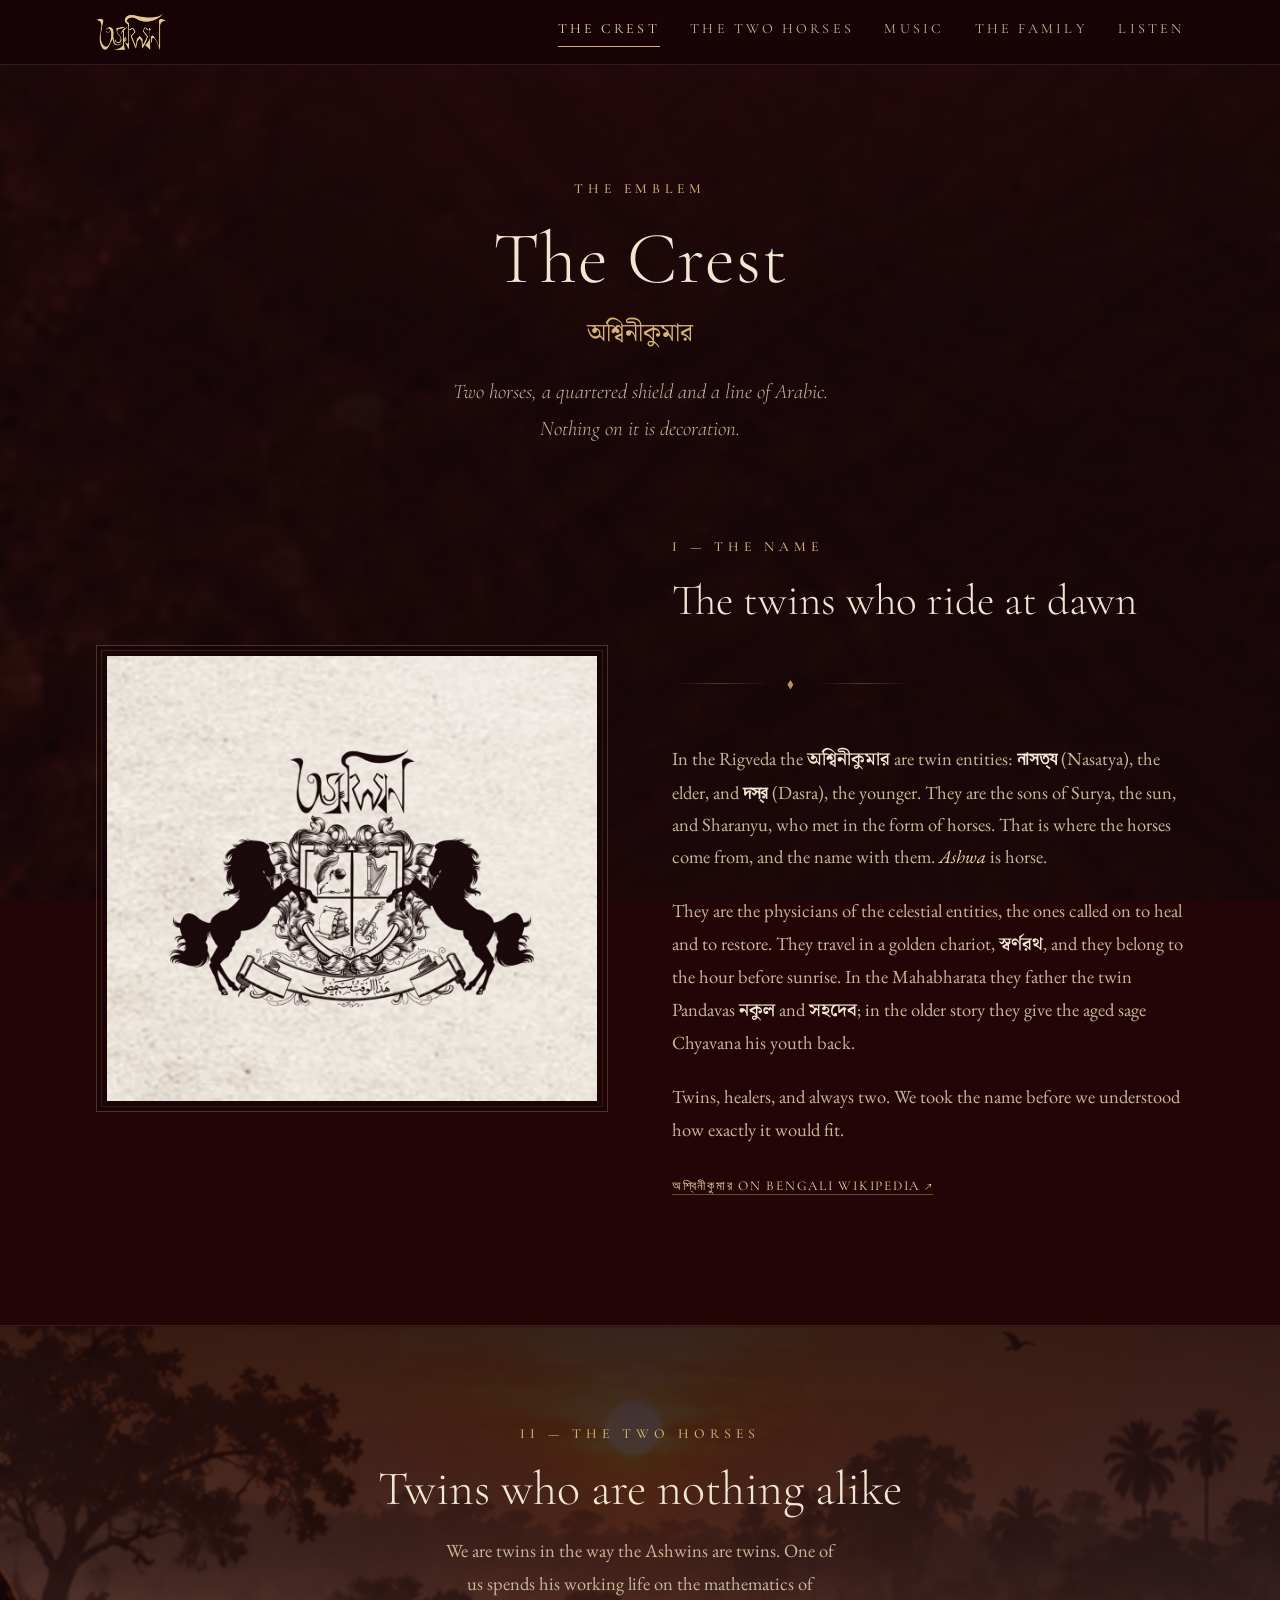
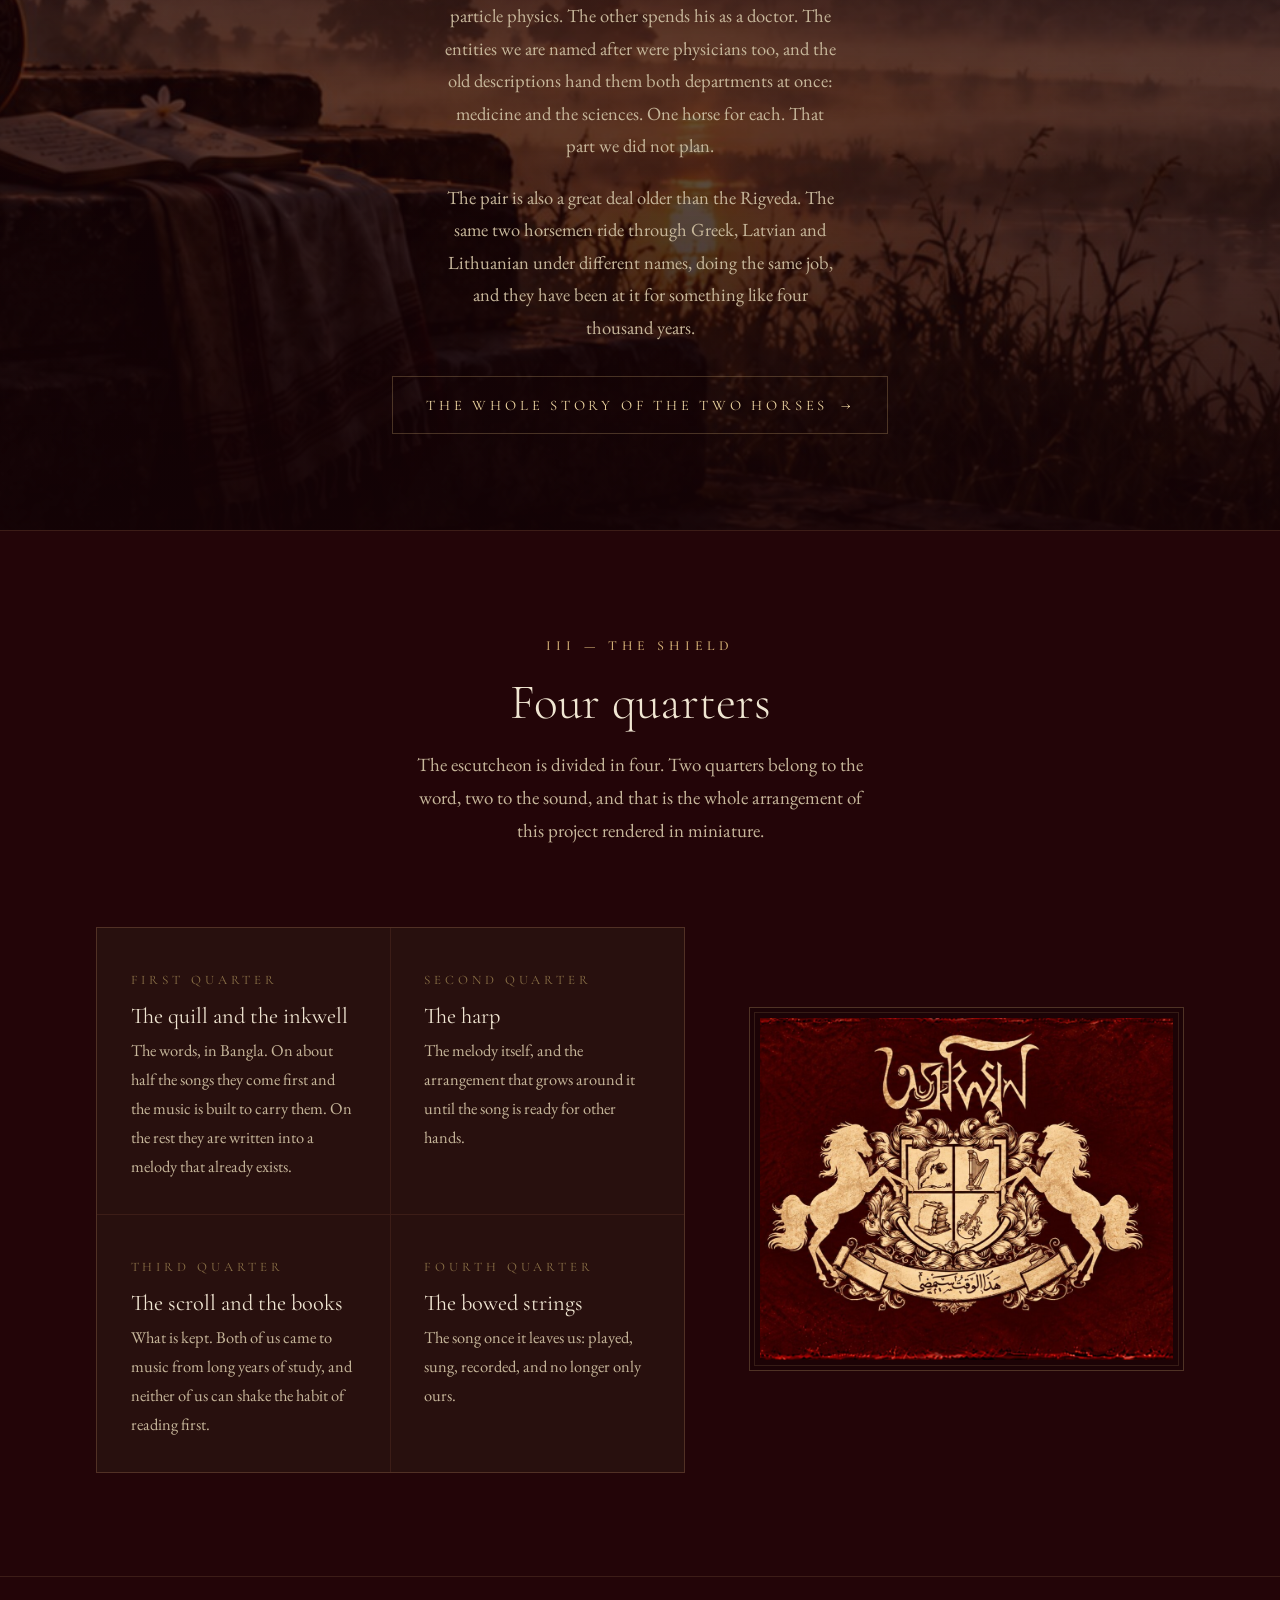
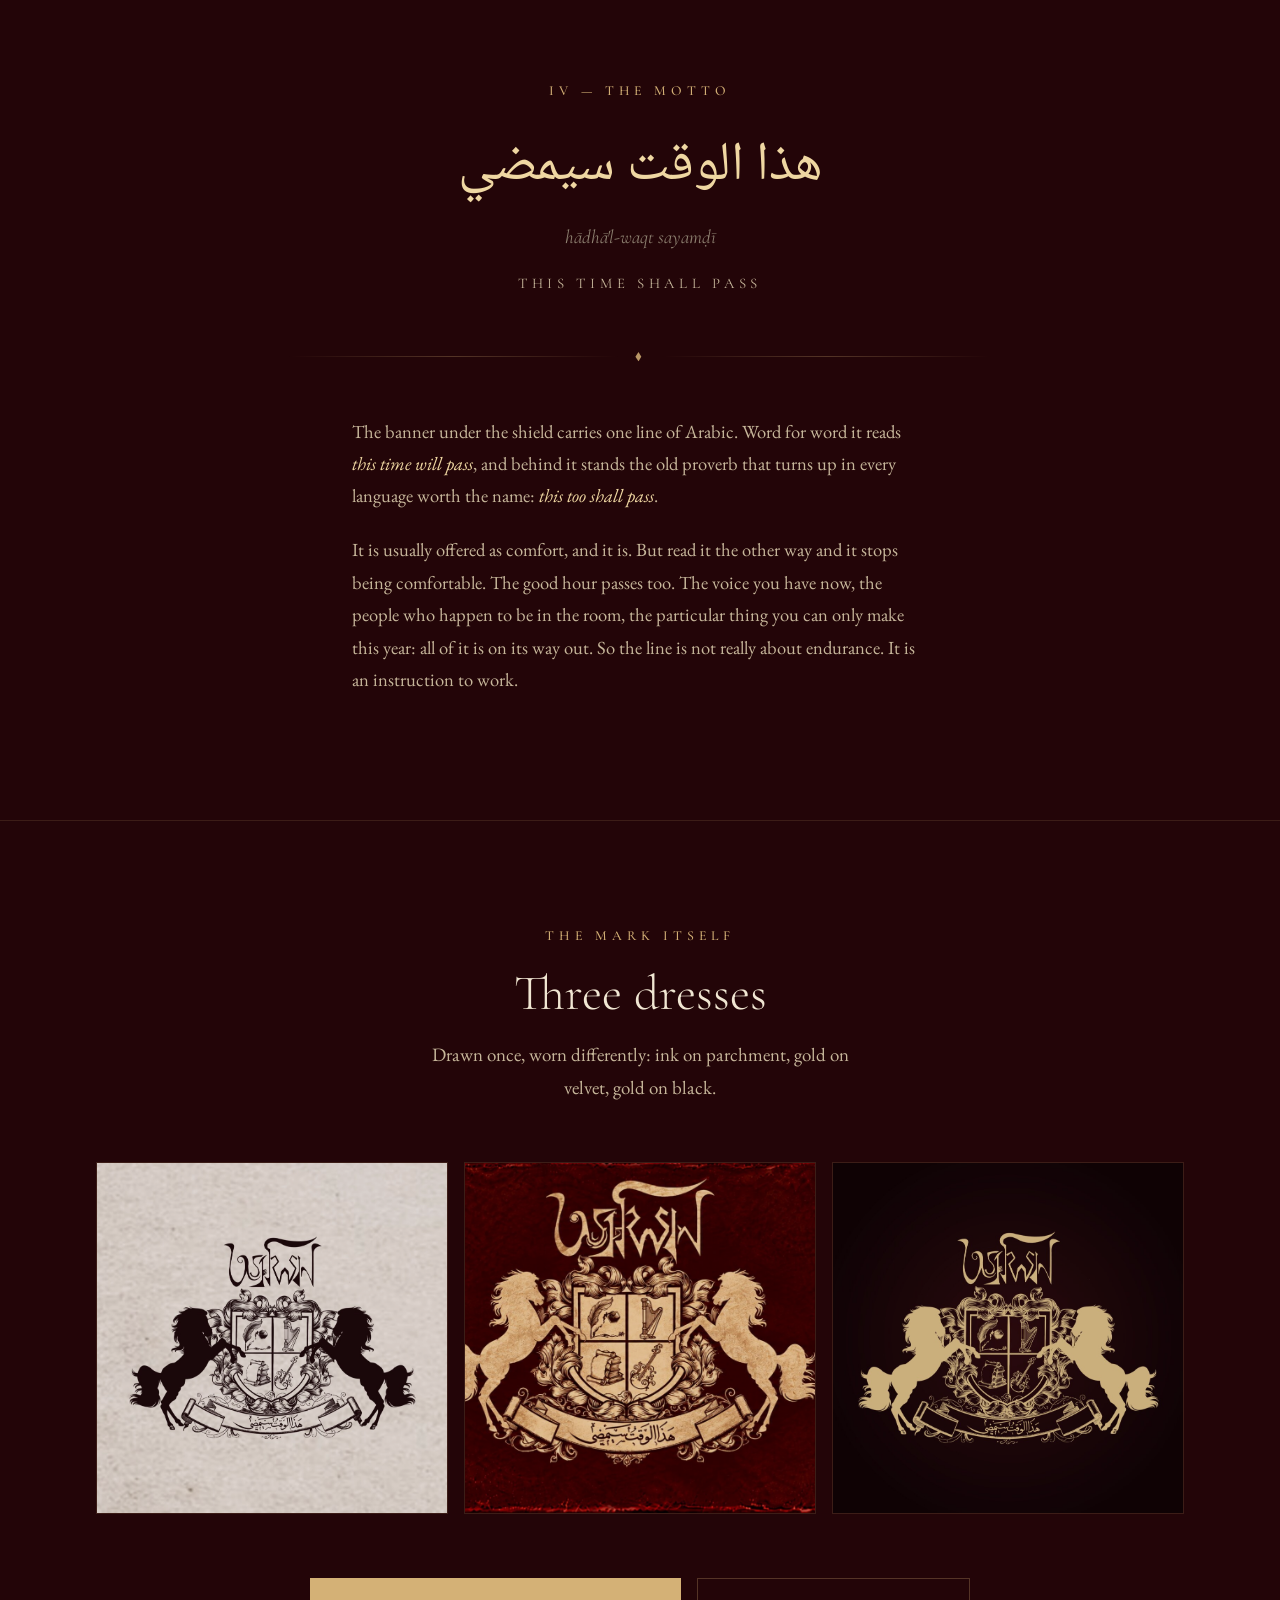
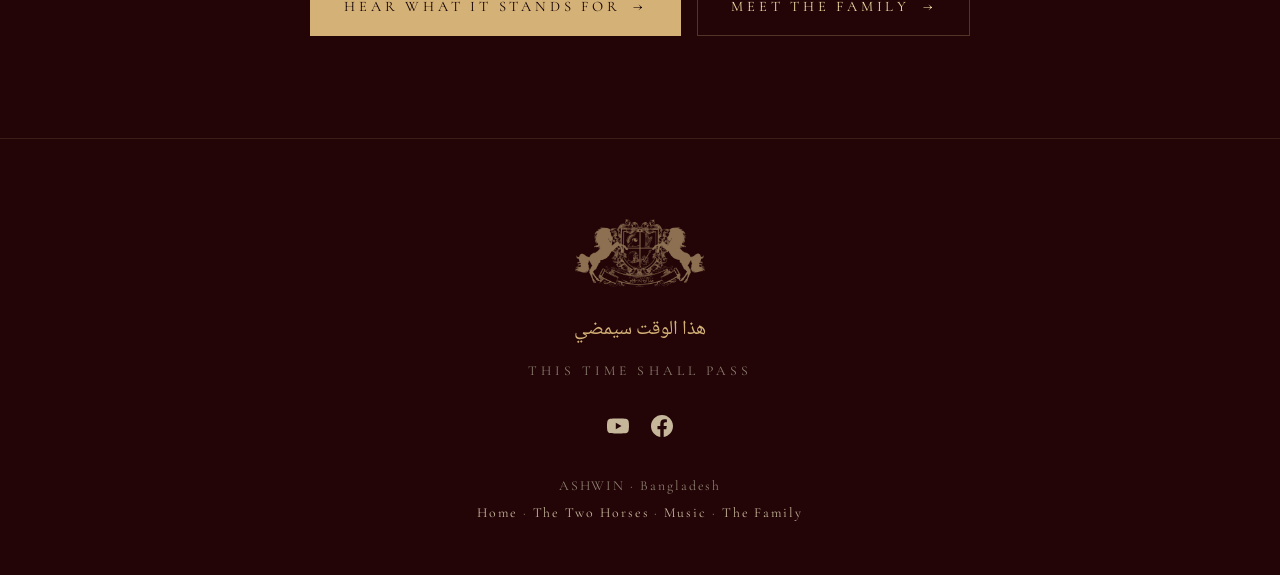
==== commit b3e29ce9: "The Two Horses: a page on the divine twins behind the name New page twins.html, linked from every na" ====
--- a/crest.html
+++ b/crest.html
@@ -20,10 +20,11 @@
 <header class="topbar">
   <div class="wrap topbar__in">
     <a class="mark" href="index.html" aria-label="Ashwin — home">
-      <img src="assets/img/wordmark-gold.png" alt="Ashwin">
+      <img src="assets/img/wordmark-gold.png" alt="Ashwin" width="703" height="282">
     </a>
     <nav class="nav">
       <a href="crest.html">The Crest</a>
+      <a href="twins.html">The Two Horses</a>
       <a href="music.html">Music</a>
       <a href="family.html">The Family</a>
       <a href="https://www.youtube.com/@ashwinbangladesh660">Listen</a>
@@ -32,6 +33,7 @@
 </header>
 <nav class="mnav">
   <a href="crest.html">The Crest</a>
+  <a href="twins.html">The Two Horses</a>
   <a href="music.html">Music</a>
   <a href="family.html">The Family</a>
   <a href="https://www.youtube.com/@ashwinbangladesh660">Listen</a>
@@ -53,7 +55,7 @@
     <div class="wrap">
       <div class="split">
         <div class="plate reveal">
-          <img src="assets/img/crest-parchment.jpg" alt="The Ashwin crest and logotype printed in black ink on cream parchment.">
+          <img src="assets/img/crest-parchment.jpg" alt="The Ashwin crest and logotype printed in black ink on cream parchment." width="1100" height="1000">
         </div>
         <div class="reveal" style="--d:.1s">
           <span class="eyebrow">I — the name</span>
@@ -93,8 +95,18 @@
       <p>
         We are twins in the way the Ashwins are twins. One of us spends his working life
         on the mathematics of particle physics. The other spends his as a doctor. The
-        entities we are named after were physicians too. That part we did not plan.
+        entities we are named after were physicians too, and the old descriptions hand
+        them both departments at once: medicine and the sciences. One horse for each.
+        That part we did not plan.
       </p>
+      <p>
+        The pair is also a great deal older than the Rigveda. The same two horsemen ride
+        through Greek, Latvian and Lithuanian under different names, doing the same job,
+        and they have been at it for something like four thousand years.
+      </p>
+      <div class="btnrow">
+        <a class="btn" href="twins.html">The whole story of the two horses <span aria-hidden="true">&#8594;</span></a>
+      </div>
     </div>
   </section>
 
@@ -133,7 +145,7 @@
           </div>
         </div>
         <div class="plate reveal" style="--d:.1s">
-          <img src="assets/img/crest-plate.jpg" alt="The Ashwin crest in gold on crimson velvet: two rearing horses flanking a quartered shield.">
+          <img src="assets/img/crest-plate.jpg" alt="The Ashwin crest in gold on crimson velvet: two rearing horses flanking a quartered shield." width="1000" height="829">
         </div>
       </div>
     </div>
@@ -175,9 +187,9 @@
         <p>Drawn once, worn differently: ink on parchment, gold on velvet, gold on black.</p>
       </div>
       <div class="gallery reveal" style="--d:.1s">
-        <figure><img src="assets/img/crest-parchment.jpg" alt="The crest in black ink on cream parchment." loading="lazy"></figure>
-        <figure><img src="assets/img/crest-plate.jpg" alt="The crest in gold on crimson velvet." loading="lazy"></figure>
-        <figure><img src="assets/img/crest-black.jpg" alt="The crest in gold on black." loading="lazy"></figure>
+        <figure><img src="assets/img/crest-parchment.jpg" alt="The crest in black ink on cream parchment." loading="lazy" width="1100" height="1000"></figure>
+        <figure><img src="assets/img/crest-plate.jpg" alt="The crest in gold on crimson velvet." loading="lazy" width="1000" height="829"></figure>
+        <figure><img src="assets/img/crest-black.jpg" alt="The crest in gold on black." loading="lazy" width="1100" height="1000"></figure>
       </div>
       <div class="cta" style="margin-top:clamp(2.5rem,6vw,4rem)">
         <div class="btnrow">
@@ -192,7 +204,7 @@
 
 <footer class="foot">
   <div class="wrap">
-    <img class="foot__crest" src="assets/img/crest-mark.png" alt="">
+    <img class="foot__crest" src="assets/img/crest-mark.png" alt="" width="1600" height="840">
     <div class="ar" lang="ar" dir="rtl">هذا الوقت سيمضي</div>
     <div class="en">This time shall pass</div>
     <div class="social">
@@ -205,7 +217,7 @@
     </div>
     <div class="colophon">
       ASHWIN · Bangladesh<br>
-      <a href="index.html">Home</a> · <a href="music.html">Music</a> · <a href="family.html">The Family</a>
+      <a href="index.html">Home</a> · <a href="twins.html">The Two Horses</a> · <a href="music.html">Music</a> · <a href="family.html">The Family</a>
     </div>
   </div>
 </footer>
--- a/assets/site.css
+++ b/assets/site.css
@@ -420,6 +420,7 @@
 @media (min-width: 880px) { .people--two { grid-template-columns: repeat(2, 1fr); } }
 
 .person {
+  scroll-margin-top: 90px;
   border: 1px solid var(--hair2);
   background: linear-gradient(180deg, color-mix(in srgb, var(--crimson) 36%, transparent), color-mix(in srgb, var(--void) 52%, transparent));
   padding: clamp(1.6rem, 3.4vw, 2.6rem);
@@ -538,7 +539,7 @@
 
 /* ---------- teaser cards (index → other pages) ---------- */
 .doors { display: grid; gap: 1px; background: var(--hair2); border: 1px solid var(--hair2); }
-@media (min-width: 820px) { .doors { grid-template-columns: repeat(3, 1fr); } }
+@media (min-width: 820px) { .doors { grid-template-columns: repeat(2, 1fr); } }
 .door {
   position: relative; display: block; overflow: hidden;
   min-height: clamp(16rem, 26vw, 22rem);
@@ -617,3 +618,83 @@
   .foot .en [lang="bn"], .motto .en [lang="bn"] {
     letter-spacing: .01em; text-transform: none; font-size: 1.06em;
   }
+
+  /* ---- names that jump to a profile ---- */
+  .who-link {
+    color: inherit;
+    border-bottom: 1px solid color-mix(in srgb, var(--gold) 38%, transparent);
+    transition: color .22s, border-color .22s;
+  }
+  .who-link:hover { color: var(--gold-up); border-color: var(--gold-up); }
+  .pillar .who .who-link { color: var(--gold); }
+  .pillar .who .who-link:hover { color: var(--gold-up); }
+
+/* ---------- the comparative pages: cousins, roll, yoke ---------- */
+.cousins {
+  display: grid; gap: 1px; background: var(--hair2); border: 1px solid var(--hair2);
+  margin-top: clamp(1.8rem, 4vw, 2.8rem);
+}
+@media (min-width: 720px)  { .cousins { grid-template-columns: repeat(2, 1fr); } }
+@media (min-width: 1100px) { .cousins { grid-template-columns: repeat(3, 1fr); } }
+.cousin {
+  background: color-mix(in srgb, var(--void) 48%, transparent);
+  padding: clamp(1.5rem, 3vw, 2.2rem);
+}
+.cousin .where {
+  font-family: var(--display); font-size: .81rem; letter-spacing: .3em;
+  text-transform: uppercase; color: var(--gold-dim);
+}
+.cousin h3 {
+  font-size: clamp(1.45rem, 2.5vw, 1.85rem); font-weight: 400;
+  color: var(--gold-up); margin: .6rem 0 .15rem; line-height: 1.2;
+}
+.cousin .gloss { color: var(--parch-faint); font-style: italic; font-size: 1.02rem; }
+.cousin p { color: var(--parch-soft); font-size: 1.04rem; margin: 1rem 0 0; max-width: none; }
+
+.roll { list-style: none; margin: 1.8rem 0 0; padding: 0; display: grid; gap: .6rem 2.6rem; }
+@media (min-width: 700px) { .roll { grid-template-columns: repeat(2, 1fr); } }
+.roll li { position: relative; padding-left: 1.5rem; color: var(--parch-soft); font-size: 1.06rem; }
+.roll li::before {
+  content: "\25C6"; position: absolute; left: 0; top: .18em;
+  color: var(--gold-dim); font-size: .6em;
+}
+.roll li b { color: var(--parchment); font-weight: 600; }
+
+.yoke {
+  display: grid; gap: 1px; background: var(--hair2); border: 1px solid var(--hair2);
+  margin-top: clamp(1.8rem, 4vw, 2.8rem);
+}
+@media (min-width: 900px) { .yoke { grid-template-columns: repeat(2, 1fr); } }
+.yoked {
+  background: color-mix(in srgb, var(--void) 46%, transparent);
+  padding: clamp(1.5rem, 3.2vw, 2.4rem);
+  display: flex; flex-direction: column;
+}
+.yoked__img { border: 1px solid var(--hair2); overflow: hidden; }
+.yoked__img img { width: 100%; height: auto; display: block; opacity: .94; }
+.yoked .eyebrow { margin-top: 1.5rem; }
+.yoked h3 {
+  font-size: clamp(1.7rem, 3vw, 2.2rem); font-weight: 300; margin: .5rem 0 0;
+}
+.yoked .vedic {
+  font-family: var(--display); color: var(--gold); margin-top: .5rem;
+  font-size: 1.05rem; letter-spacing: .04em;
+}
+.yoked .vedic em { color: var(--parch-faint); font-size: .95em; }
+.yoked p { color: var(--parch-soft); max-width: none; }
+.yoked .last { margin-top: auto; padding-top: 1.2rem; }
+.yoked .last .k {
+  display: block; font-family: var(--display); font-size: .8rem;
+  letter-spacing: .28em; text-transform: uppercase; color: var(--gold-dim);
+  margin-bottom: .35rem;
+}
+.yoked .last p { color: var(--parchment); margin: 0; }
+
+.srcs { margin-top: clamp(2.4rem, 5vw, 3.6rem); font-size: .97rem; }
+.srcs p { font-size: .97rem; }
+
+/* five items in the top nav need a little more room */
+@media (min-width: 760px) and (max-width: 1020px) {
+  .nav { gap: 1.05rem; }
+  .nav a { font-size: .78rem; letter-spacing: .12em; }
+}
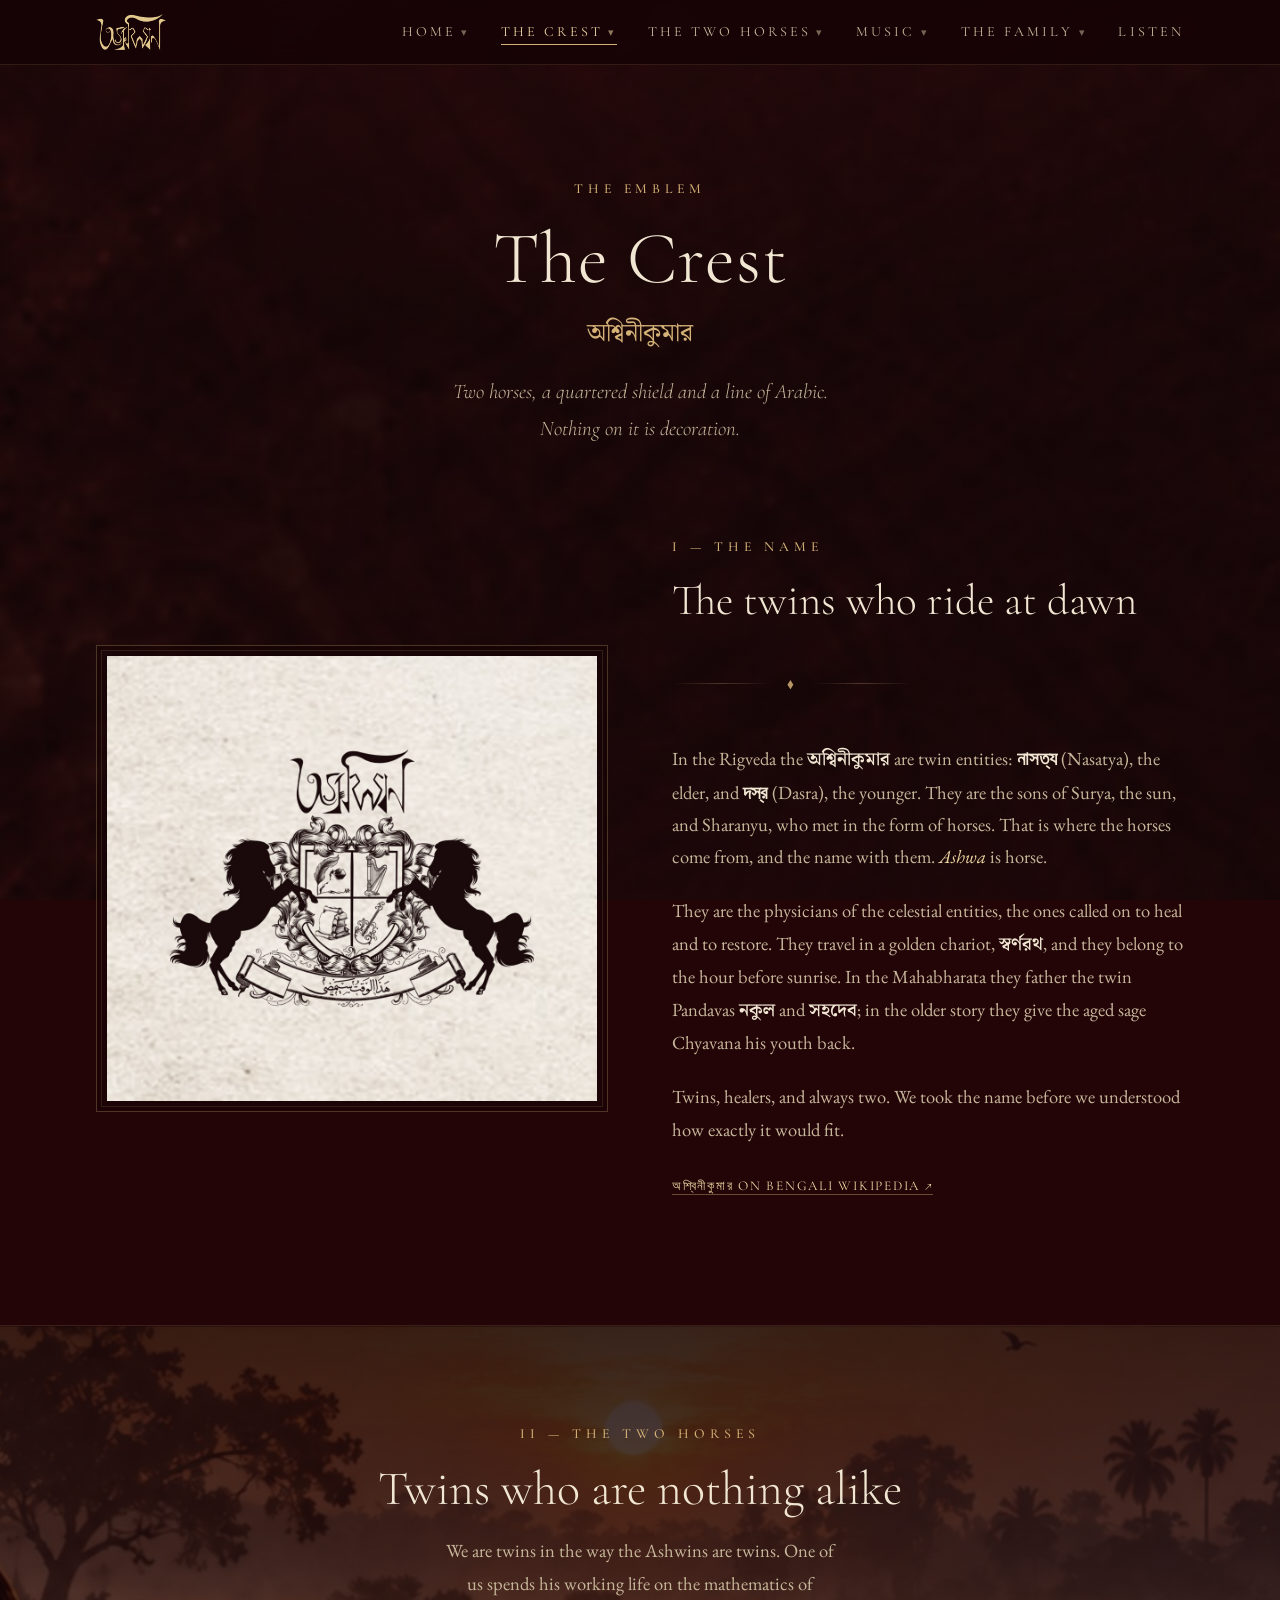
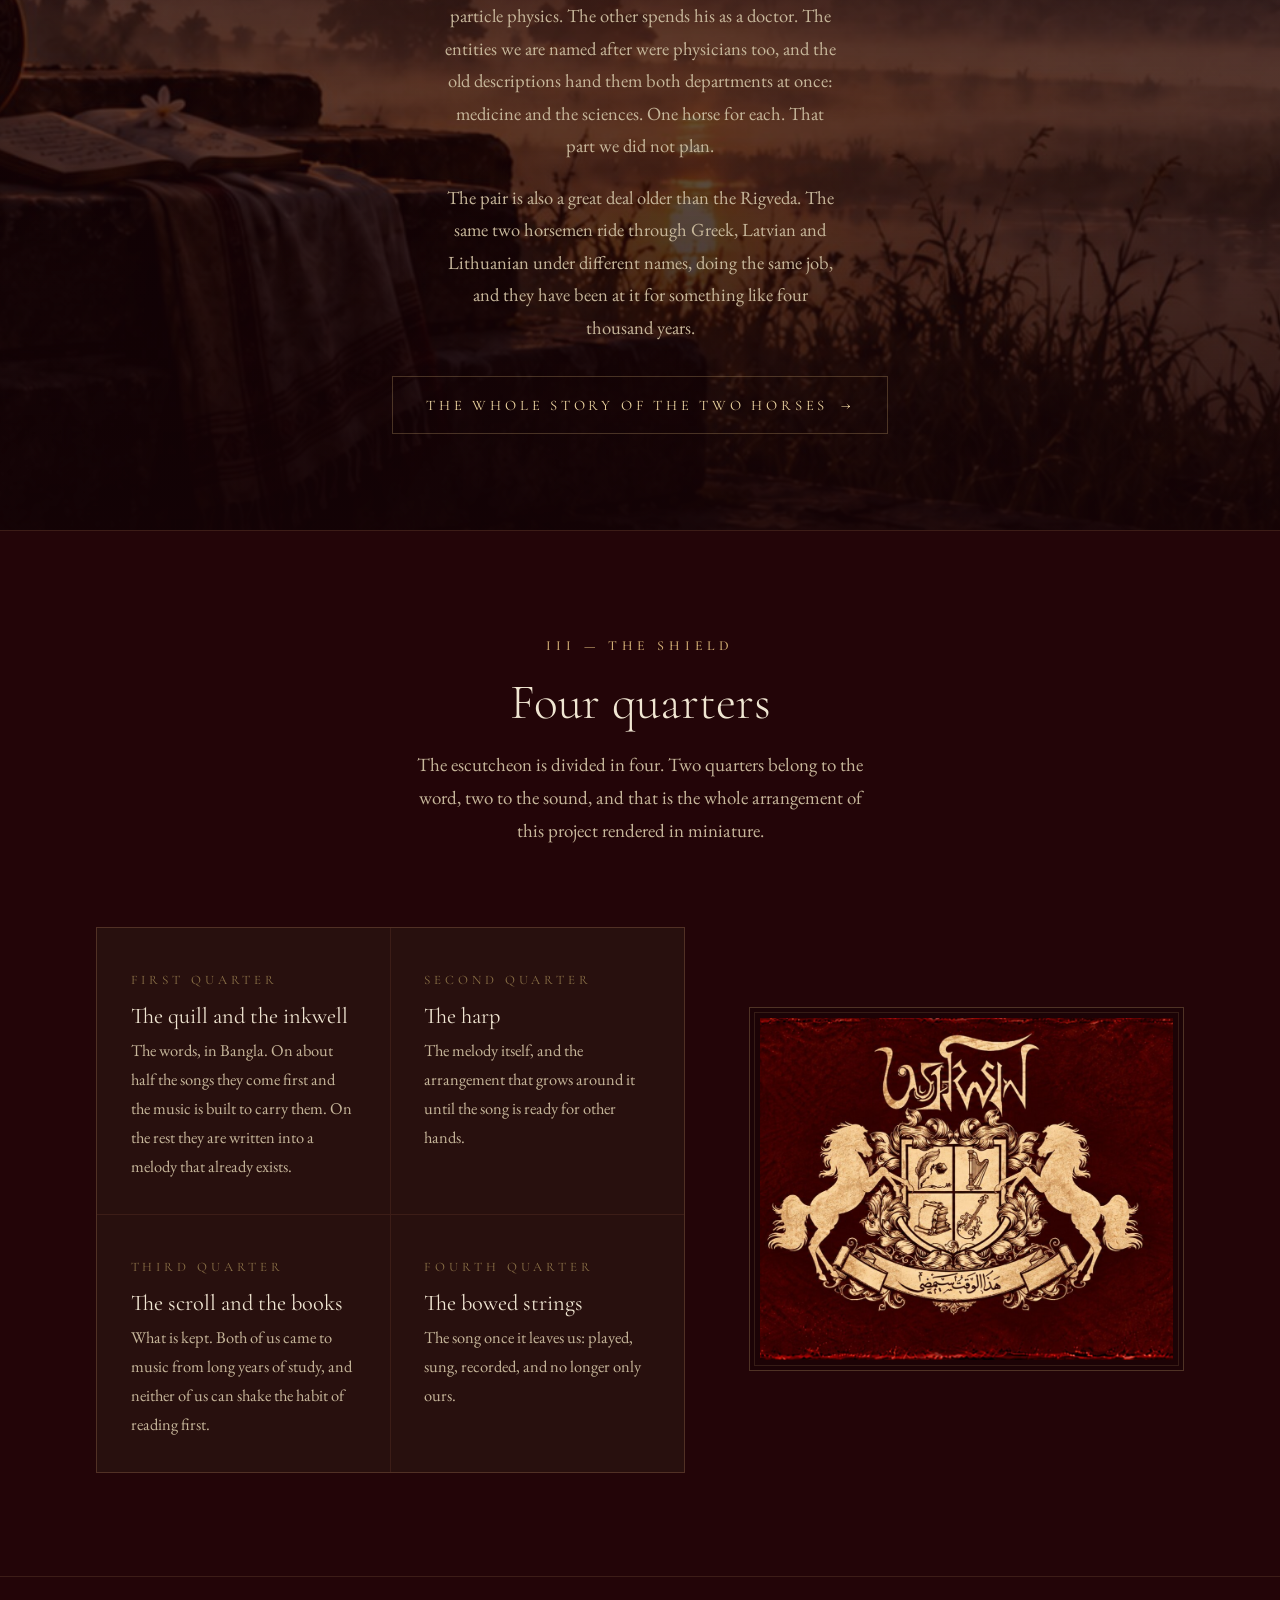
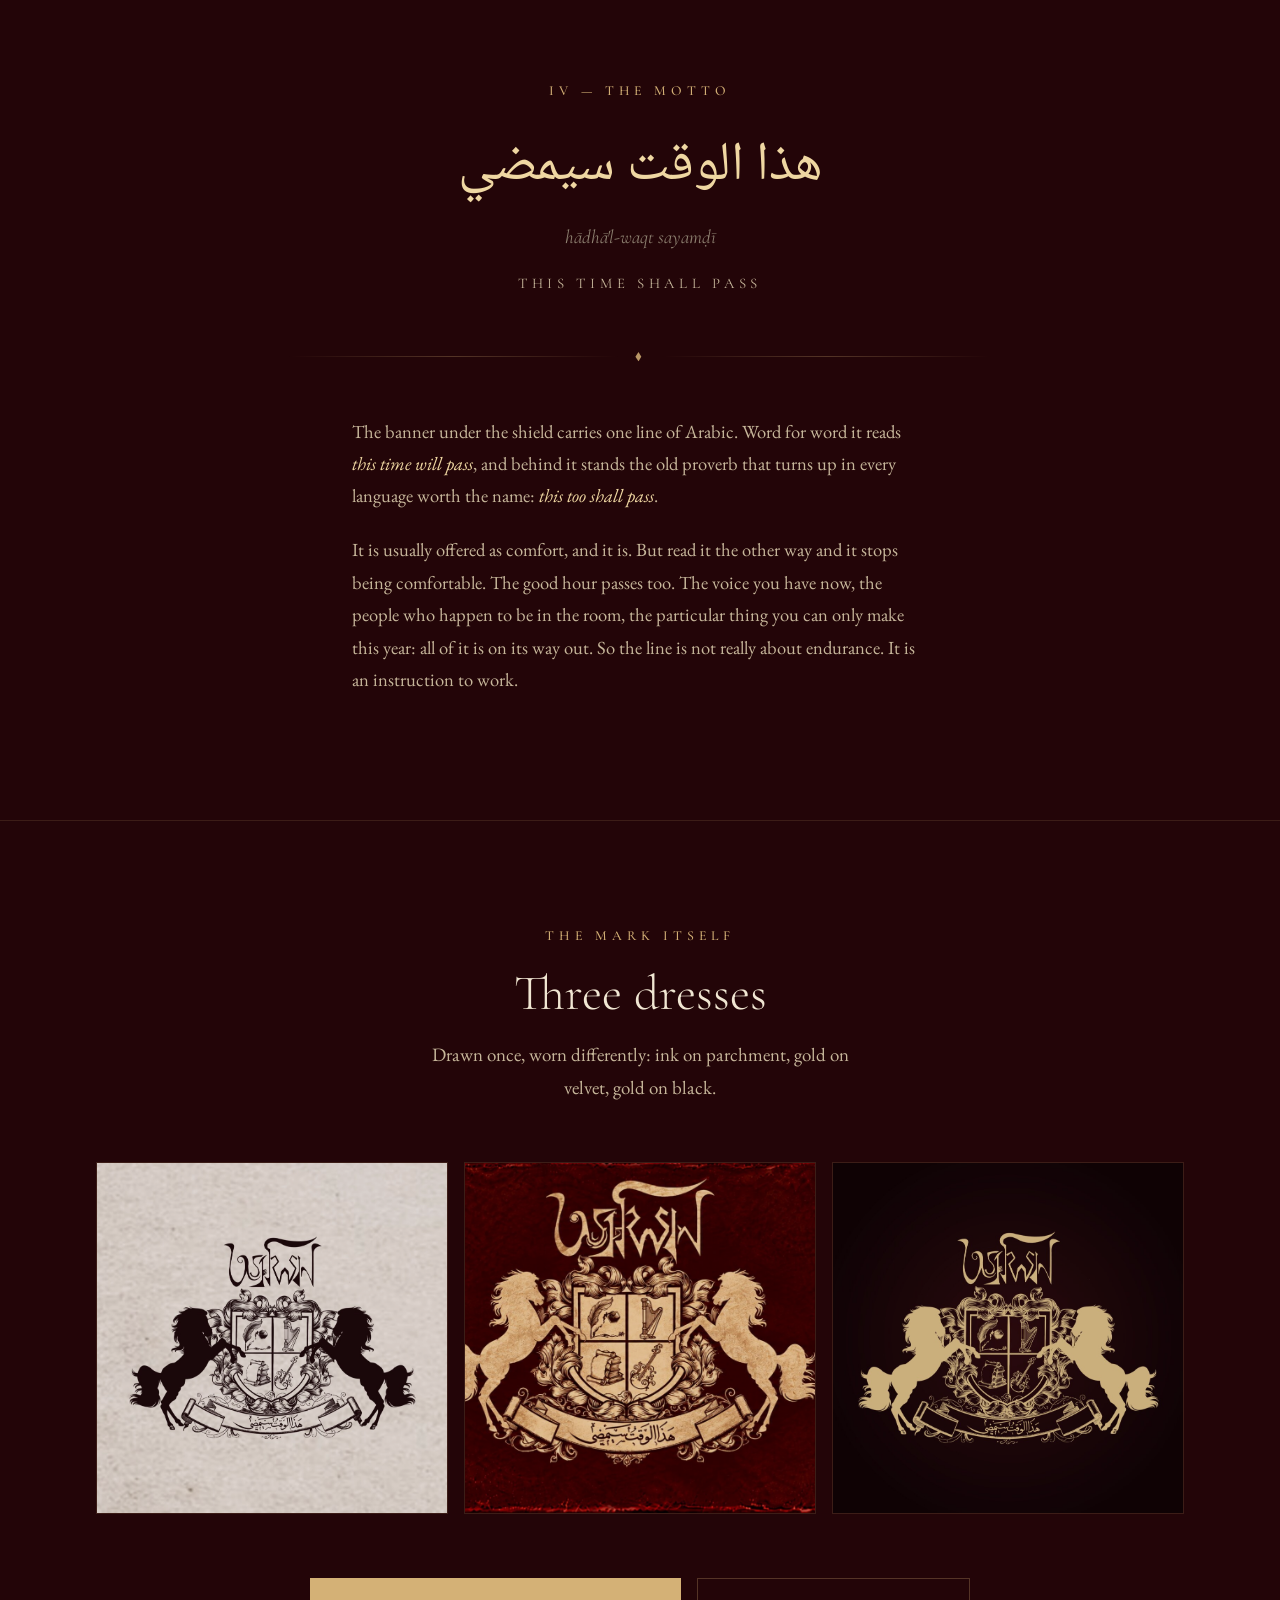
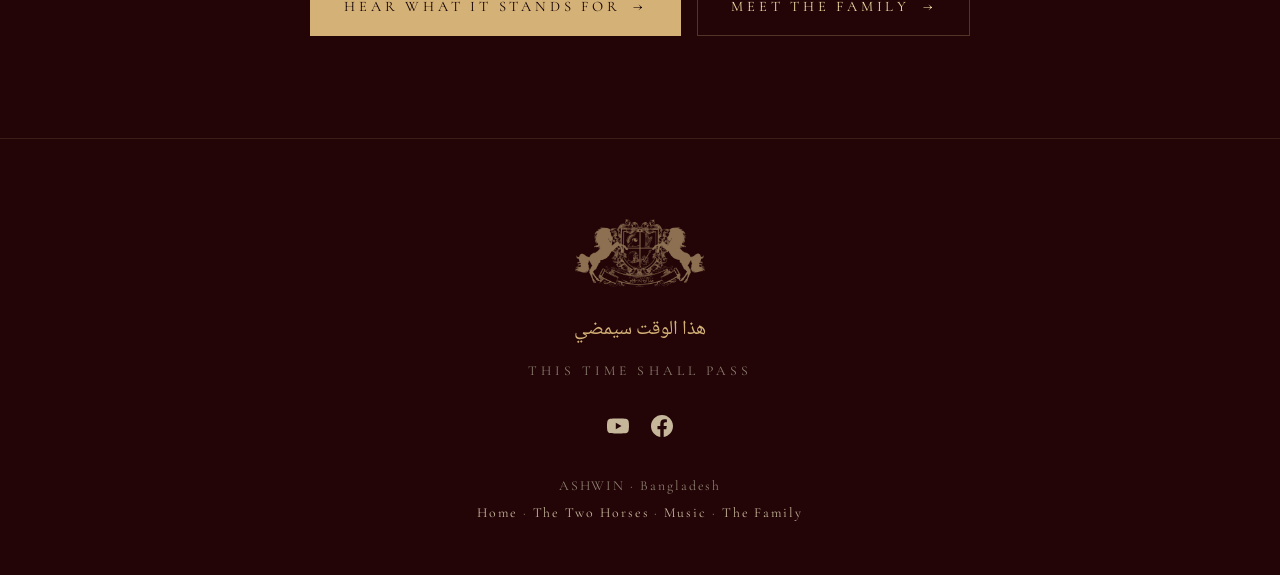
==== commit a74658a3: "Dropdown navigation: every section reachable from every page Each nav item now carries that page's s" ====
--- a/crest.html
+++ b/crest.html
@@ -23,20 +23,132 @@
       <img src="assets/img/wordmark-gold.png" alt="Ashwin" width="703" height="282">
     </a>
     <nav class="nav">
-      <a href="crest.html">The Crest</a>
-      <a href="twins.html">The Two Horses</a>
-      <a href="music.html">Music</a>
-      <a href="family.html">The Family</a>
+      <div class="nd">
+        <a href="index.html">Home</a>
+        <div class="nd__m">
+          <a href="index.html#whole"><span class="k"></span>The whole of it</a>
+          <a href="index.html#album"><span class="k"></span>The first album</a>
+          <a href="index.html#why"><span class="k"></span>Why we do it this way</a>
+          <a href="index.html#ways"><span class="k"></span>Four ways in</a>
+        </div>
+      </div>
+      <div class="nd">
+        <a href="crest.html">The Crest</a>
+        <div class="nd__m">
+          <a href="crest.html#name"><span class="k">I</span>The name</a>
+          <a href="crest.html#horses"><span class="k">II</span>The two horses</a>
+          <a href="crest.html#shield"><span class="k">III</span>The shield</a>
+          <a href="crest.html#motto"><span class="k">IV</span>The motto</a>
+          <a href="crest.html#mark"><span class="k"></span>The mark itself</a>
+        </div>
+      </div>
+      <div class="nd">
+        <a href="twins.html">The Two Horses</a>
+        <div class="nd__m">
+          <a href="twins.html#pattern"><span class="k">I</span>One story, many languages</a>
+          <a href="twins.html#cousins"><span class="k">II</span>The same two, in six places</a>
+          <a href="twins.html#treaty"><span class="k">III</span>The first written trace</a>
+          <a href="twins.html#yoke"><span class="k">IV</span>What each horse carries</a>
+          <a href="twins.html#lights"><span class="k">V</span>The twins, as observed</a>
+          <a href="twins.html#pair"><span class="k">VI</span>Why it has to be two</a>
+          <a href="twins.html#living"><span class="k">VII</span>Still in use</a>
+        </div>
+      </div>
+      <div class="nd">
+        <a href="music.html">Music</a>
+        <div class="nd__m">
+          <a href="music.html#record"><span class="k"></span>About the record</a>
+          <a href="music.html#outnow"><span class="k"></span>Out now</a>
+          <a href="music.html#coming"><span class="k"></span>Still coming</a>
+        </div>
+      </div>
+      <div class="nd">
+        <a href="family.html">The Family</a>
+        <div class="nd__m">
+          <a href="family.html#horses"><span class="k"></span>The two horses</a>
+          <a href="family.html#syed"><span class="k"></span>Syed Mehedi Hasan</a>
+          <a href="family.html#nafees"><span class="k"></span>Nafees Fahmi Ali</a>
+          <a href="family.html#voices"><span class="k"></span>The voices and the hands</a>
+          <a href="family.html#shanila"><span class="k"></span>Shanila Islam</a>
+          <a href="family.html#samir"><span class="k"></span>Samir Hafiz</a>
+          <a href="family.html#door"><span class="k"></span>An open door</a>
+        </div>
+      </div>
       <a href="https://www.youtube.com/@ashwinbangladesh660">Listen</a>
     </nav>
+    <button class="menubtn" id="menuBtn" type="button" aria-expanded="false" aria-controls="mnav">Menu <b aria-hidden="true">&#9662;</b></button>
   </div>
 </header>
-<nav class="mnav">
-  <a href="crest.html">The Crest</a>
-  <a href="twins.html">The Two Horses</a>
-  <a href="music.html">Music</a>
-  <a href="family.html">The Family</a>
-  <a href="https://www.youtube.com/@ashwinbangladesh660">Listen</a>
+<nav class="mnav" id="mnav">
+  <div class="mn">
+    <div class="mn__row">
+      <a href="index.html">Home</a>
+      <button class="mn__c" type="button" aria-expanded="false" aria-controls="mm-home" aria-label="Sections of Home">&#9662;</button>
+    </div>
+    <div class="mn__m" id="mm-home">
+      <a href="index.html#whole"><span class="k"></span>The whole of it</a>
+      <a href="index.html#album"><span class="k"></span>The first album</a>
+      <a href="index.html#why"><span class="k"></span>Why we do it this way</a>
+      <a href="index.html#ways"><span class="k"></span>Four ways in</a>
+    </div>
+  </div>
+  <div class="mn">
+    <div class="mn__row">
+      <a href="crest.html">The Crest</a>
+      <button class="mn__c" type="button" aria-expanded="false" aria-controls="mm-thecrest" aria-label="Sections of The Crest">&#9662;</button>
+    </div>
+    <div class="mn__m" id="mm-thecrest">
+      <a href="crest.html#name"><span class="k">I</span>The name</a>
+      <a href="crest.html#horses"><span class="k">II</span>The two horses</a>
+      <a href="crest.html#shield"><span class="k">III</span>The shield</a>
+      <a href="crest.html#motto"><span class="k">IV</span>The motto</a>
+      <a href="crest.html#mark"><span class="k"></span>The mark itself</a>
+    </div>
+  </div>
+  <div class="mn">
+    <div class="mn__row">
+      <a href="twins.html">The Two Horses</a>
+      <button class="mn__c" type="button" aria-expanded="false" aria-controls="mm-thetwohorses" aria-label="Sections of The Two Horses">&#9662;</button>
+    </div>
+    <div class="mn__m" id="mm-thetwohorses">
+      <a href="twins.html#pattern"><span class="k">I</span>One story, many languages</a>
+      <a href="twins.html#cousins"><span class="k">II</span>The same two, in six places</a>
+      <a href="twins.html#treaty"><span class="k">III</span>The first written trace</a>
+      <a href="twins.html#yoke"><span class="k">IV</span>What each horse carries</a>
+      <a href="twins.html#lights"><span class="k">V</span>The twins, as observed</a>
+      <a href="twins.html#pair"><span class="k">VI</span>Why it has to be two</a>
+      <a href="twins.html#living"><span class="k">VII</span>Still in use</a>
+    </div>
+  </div>
+  <div class="mn">
+    <div class="mn__row">
+      <a href="music.html">Music</a>
+      <button class="mn__c" type="button" aria-expanded="false" aria-controls="mm-music" aria-label="Sections of Music">&#9662;</button>
+    </div>
+    <div class="mn__m" id="mm-music">
+      <a href="music.html#record"><span class="k"></span>About the record</a>
+      <a href="music.html#outnow"><span class="k"></span>Out now</a>
+      <a href="music.html#coming"><span class="k"></span>Still coming</a>
+    </div>
+  </div>
+  <div class="mn">
+    <div class="mn__row">
+      <a href="family.html">The Family</a>
+      <button class="mn__c" type="button" aria-expanded="false" aria-controls="mm-thefamily" aria-label="Sections of The Family">&#9662;</button>
+    </div>
+    <div class="mn__m" id="mm-thefamily">
+      <a href="family.html#horses"><span class="k"></span>The two horses</a>
+      <a href="family.html#syed"><span class="k"></span>Syed Mehedi Hasan</a>
+      <a href="family.html#nafees"><span class="k"></span>Nafees Fahmi Ali</a>
+      <a href="family.html#voices"><span class="k"></span>The voices and the hands</a>
+      <a href="family.html#shanila"><span class="k"></span>Shanila Islam</a>
+      <a href="family.html#samir"><span class="k"></span>Samir Hafiz</a>
+      <a href="family.html#door"><span class="k"></span>An open door</a>
+    </div>
+  </div>
+  <div class="mn"><div class="mn__row">
+    <a href="https://www.youtube.com/@ashwinbangladesh660">Listen</a>
+  </div></div>
 </nav>
 
 <main>
@@ -51,7 +163,7 @@
   </div>
 
   <!-- ░░ THE NAME ░░ -->
-  <section style="padding-top:clamp(1rem,3vw,2rem)">
+  <section id="name" style="padding-top:clamp(1rem,3vw,2rem)">
     <div class="wrap">
       <div class="split">
         <div class="plate reveal">
@@ -87,7 +199,7 @@
   </section>
 
   <!-- ░░ THE TWO HORSES ░░ -->
-  <section class="band">
+  <section id="horses" class="band">
     <div class="band__bg" style="background-image:url('assets/img/band-dawn.jpg')"></div>
     <div class="band__in reveal">
       <span class="eyebrow">II — the two horses</span>
@@ -111,7 +223,7 @@
   </section>
 
   <!-- ░░ THE SHIELD ░░ -->
-  <section>
+  <section id="shield">
     <div class="wrap">
       <div class="sechead reveal">
         <span class="eyebrow">III — the shield</span>
@@ -152,7 +264,7 @@
   </section>
 
   <!-- ░░ THE MOTTO ░░ -->
-  <section class="sec-top">
+  <section id="motto" class="sec-top">
     <div class="wrap narrow" style="text-align:center">
       <div class="reveal">
         <span class="eyebrow">IV — the motto</span>
@@ -179,7 +291,7 @@
   </section>
 
   <!-- ░░ THE CREST IN THREE DRESSES ░░ -->
-  <section class="sec-top">
+  <section id="mark" class="sec-top">
     <div class="wrap">
       <div class="sechead reveal">
         <span class="eyebrow">The mark itself</span>
--- a/assets/site.css
+++ b/assets/site.css
@@ -698,3 +698,135 @@
   .nav { gap: 1.05rem; }
   .nav a { font-size: .78rem; letter-spacing: .12em; }
 }
+
+/* ============================================================
+   dropdown navigation
+   Desktop: a panel of that page's sections opens on hover and on
+   keyboard focus. Mobile: the flat strip becomes one button and a
+   panel whose rows expand to the same lists.
+   ============================================================ */
+
+/* every jump target has to clear the sticky bar, or the heading you
+   clicked lands underneath it */
+section[id], article[id] { scroll-margin-top: 5.6rem; }
+
+.nd { position: relative; }
+.nd > a::after { content: "\2009\25BE"; font-size: .78em; opacity: .55; }
+/* an invisible bridge: without it the cursor crosses the gap between
+   the link and the panel, hover drops, and the panel shuts mid-reach */
+.nd::after {
+  content: ""; position: absolute; left: -.7rem; right: -.7rem;
+  top: 100%; height: 1.1rem;
+}
+.nd__m {
+  position: absolute; z-index: 60;
+  top: calc(100% + .9rem); left: 50%;
+  transform: translateX(-50%) translateY(-.35rem);
+  min-width: 15rem; max-width: min(23rem, 84vw);
+  padding: .45rem 0; text-align: left;
+  background: color-mix(in srgb, var(--void) 93%, var(--crimson-hot));
+  border: 1px solid var(--hair);
+  box-shadow: 0 1.4rem 3rem rgba(0, 0, 0, .62);
+  opacity: 0; visibility: hidden; pointer-events: none;
+  transition: opacity .2s ease, transform .2s ease, visibility .2s;
+}
+.nd__m::before {
+  content: ""; position: absolute; left: 0; right: 0; top: 0; height: 1px;
+  background: linear-gradient(90deg, transparent, var(--gold), transparent);
+  opacity: .5;
+}
+.nd__m a {
+  display: flex; gap: .55rem; align-items: baseline;
+  padding: .46rem 1.1rem;
+  font-family: var(--body); font-size: .95rem; line-height: 1.4;
+  letter-spacing: 0; text-transform: none;
+  color: var(--parch-soft);
+  border: 0; border-left: 2px solid transparent;
+  transition: color .16s, background .16s, border-color .16s;
+}
+.nd__m a::after { content: none; }
+.nd__m a:hover, .nd__m a:focus-visible {
+  color: var(--gold-up);
+  background: color-mix(in srgb, var(--crimson-up) 52%, transparent);
+  border-left-color: var(--gold);
+}
+.nd__m .k:empty, .mn__m .k:empty { flex-basis: 0; }
+.nd__m .k {
+  flex: 0 0 1.45rem;
+  font-family: var(--display); font-size: .74rem; letter-spacing: .12em;
+  color: var(--gold-dim);
+}
+.nd.is-open > .nd__m, .nd:focus-within > .nd__m {
+  opacity: 1; visibility: visible; pointer-events: auto;
+  transform: translateX(-50%) translateY(0);
+}
+@media (hover: hover) and (min-width: 760px) {
+  .nd:hover > .nd__m {
+    opacity: 1; visibility: visible; pointer-events: auto;
+    transform: translateX(-50%) translateY(0);
+  }
+}
+/* body has overflow-x:hidden, so a panel that runs past the window is
+   clipped rather than scrollable; site.js pins the outer ones instead */
+.nd__m.is-left  { left: 0; right: auto; transform: translateX(0) translateY(-.35rem); }
+.nd__m.is-right { left: auto; right: 0; transform: translateX(0) translateY(-.35rem); }
+.nd.is-open > .nd__m.is-left,  .nd:focus-within > .nd__m.is-left,
+.nd.is-open > .nd__m.is-right, .nd:focus-within > .nd__m.is-right { transform: translateX(0) translateY(0); }
+@media (hover: hover) and (min-width: 760px) {
+  .nd:hover > .nd__m.is-left, .nd:hover > .nd__m.is-right { transform: translateX(0) translateY(0); }
+}
+
+/* ---------- the mobile panel ---------- */
+.menubtn {
+  display: inline-flex; align-items: center; gap: .5rem;
+  padding: .48rem .8rem; cursor: pointer;
+  background: transparent; border: 1px solid var(--hair); border-radius: 2px;
+  color: var(--parch-soft);
+  font-family: var(--display); font-size: .8rem;
+  letter-spacing: .2em; text-transform: uppercase;
+}
+.menubtn:hover { color: var(--gold-up); border-color: var(--gold); }
+.menubtn b { font-weight: 400; display: inline-block; transition: transform .22s; }
+.menubtn[aria-expanded="true"] { color: var(--gold-up); border-color: var(--gold); }
+.menubtn[aria-expanded="true"] b { transform: rotate(180deg); }
+@media (min-width: 760px) { .menubtn { display: none; } }
+
+.mnav {
+  display: none; flex-direction: column; gap: 0; flex-wrap: nowrap;
+  padding: .2rem var(--edge) .9rem; justify-content: flex-start;
+  border-bottom: 1px solid var(--hair2);
+  background: color-mix(in srgb, var(--void) 90%, var(--crimson));
+}
+.mnav.is-open { display: flex; }
+@media (min-width: 760px) { .mnav, .mnav.is-open { display: none; } }
+.mn { border-bottom: 1px solid var(--hair2); }
+.mn:last-child { border-bottom: 0; }
+.mn__row { display: flex; align-items: center; gap: .4rem; }
+.mn__row > a {
+  flex: 1 1 auto; padding: .8rem 0;
+  font-family: var(--display); font-size: .9rem;
+  letter-spacing: .2em; text-transform: uppercase; color: var(--parch-soft);
+}
+.mn__row > a.is-on { color: var(--gold-up); }
+.mn__c {
+  flex: 0 0 auto; width: 2.75rem; height: 2.75rem;
+  background: transparent; border: 0; cursor: pointer;
+  color: var(--gold-dim); font-size: .95rem; line-height: 1;
+  transition: transform .22s, color .22s;
+}
+.mn__c[aria-expanded="true"] { color: var(--gold-up); transform: rotate(180deg); }
+.mn__m { display: none; padding: 0 0 .65rem; }
+.mn__m.is-open { display: block; }
+.mn__m a {
+  display: flex; gap: .5rem; align-items: baseline;
+  padding: .42rem 0 .42rem .85rem;
+  font-family: var(--body); font-size: 1rem; line-height: 1.45;
+  letter-spacing: 0; text-transform: none;
+  color: var(--parch-soft); border-left: 2px solid var(--hair2);
+}
+.mn__m a:hover { color: var(--gold-up); border-left-color: var(--gold); }
+.mn__m .k {
+  flex: 0 0 1.4rem;
+  font-family: var(--display); font-size: .72rem; letter-spacing: .12em;
+  color: var(--gold-dim);
+}
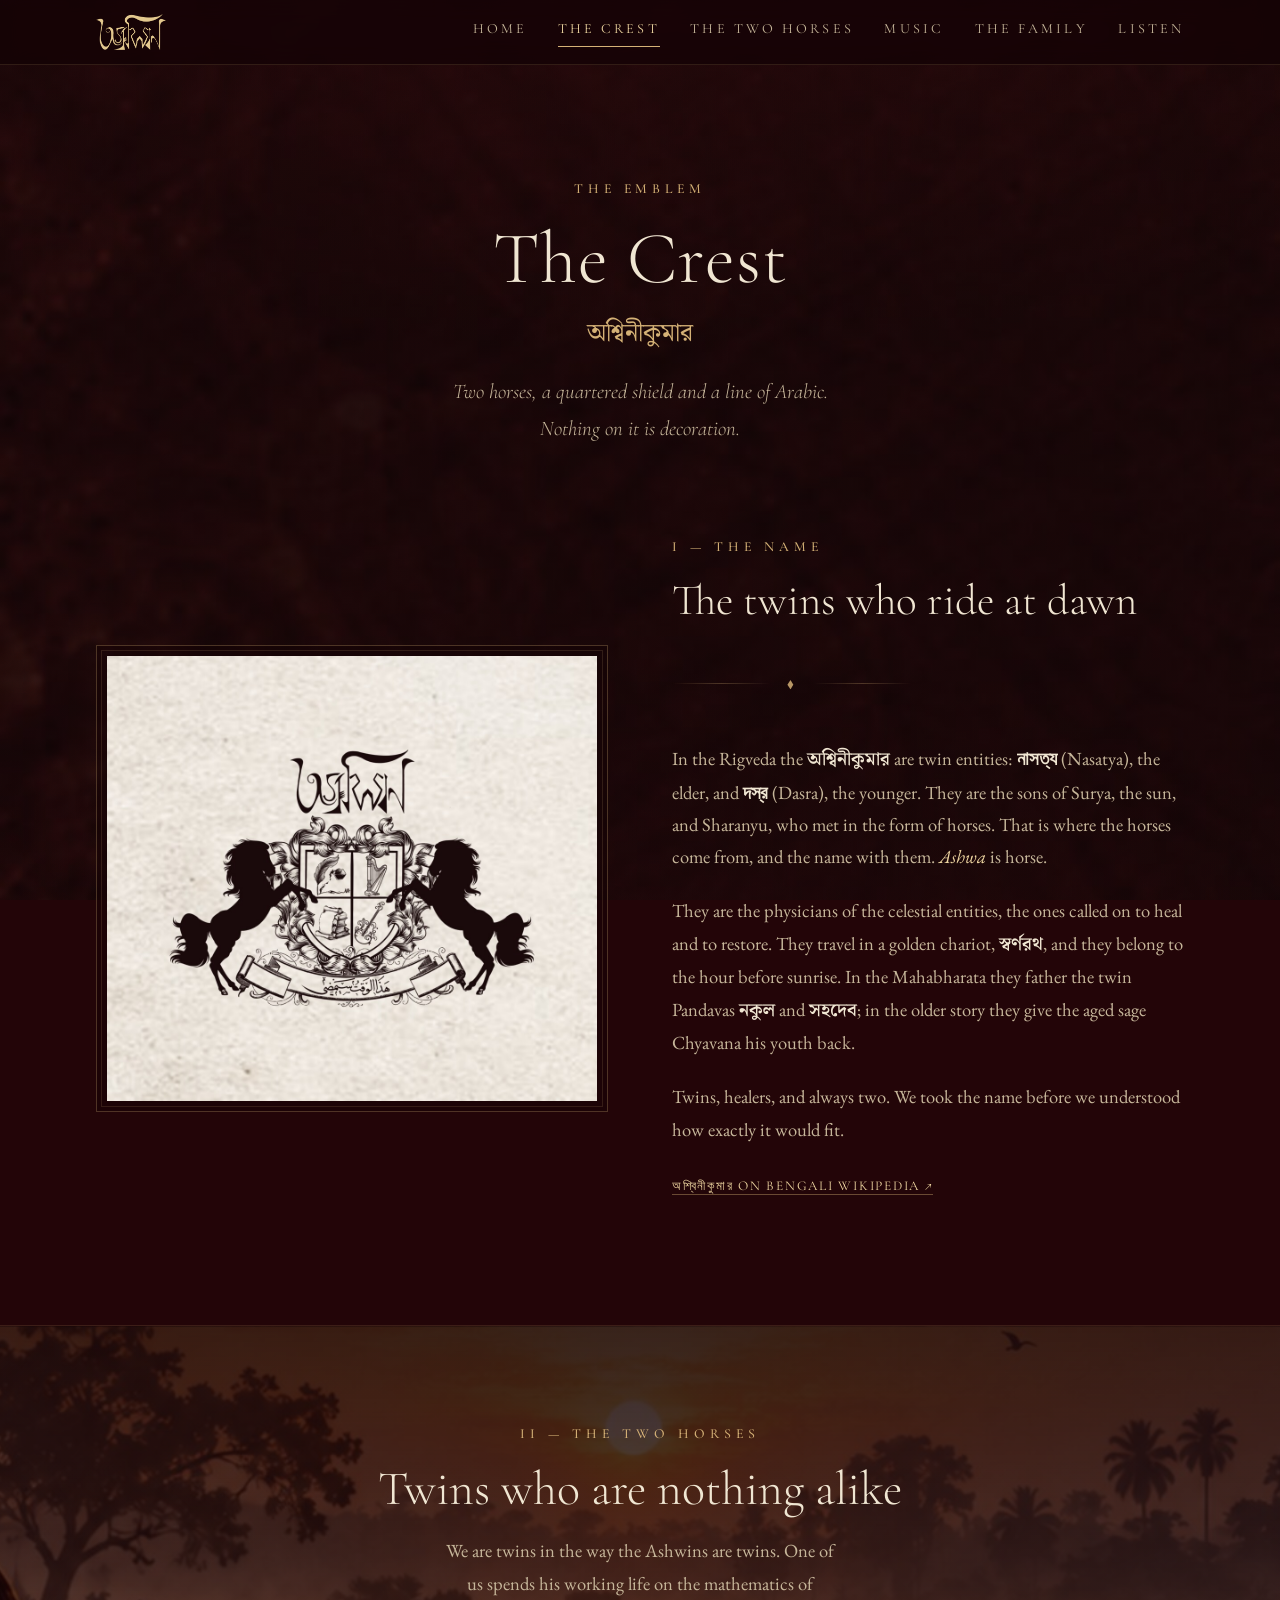
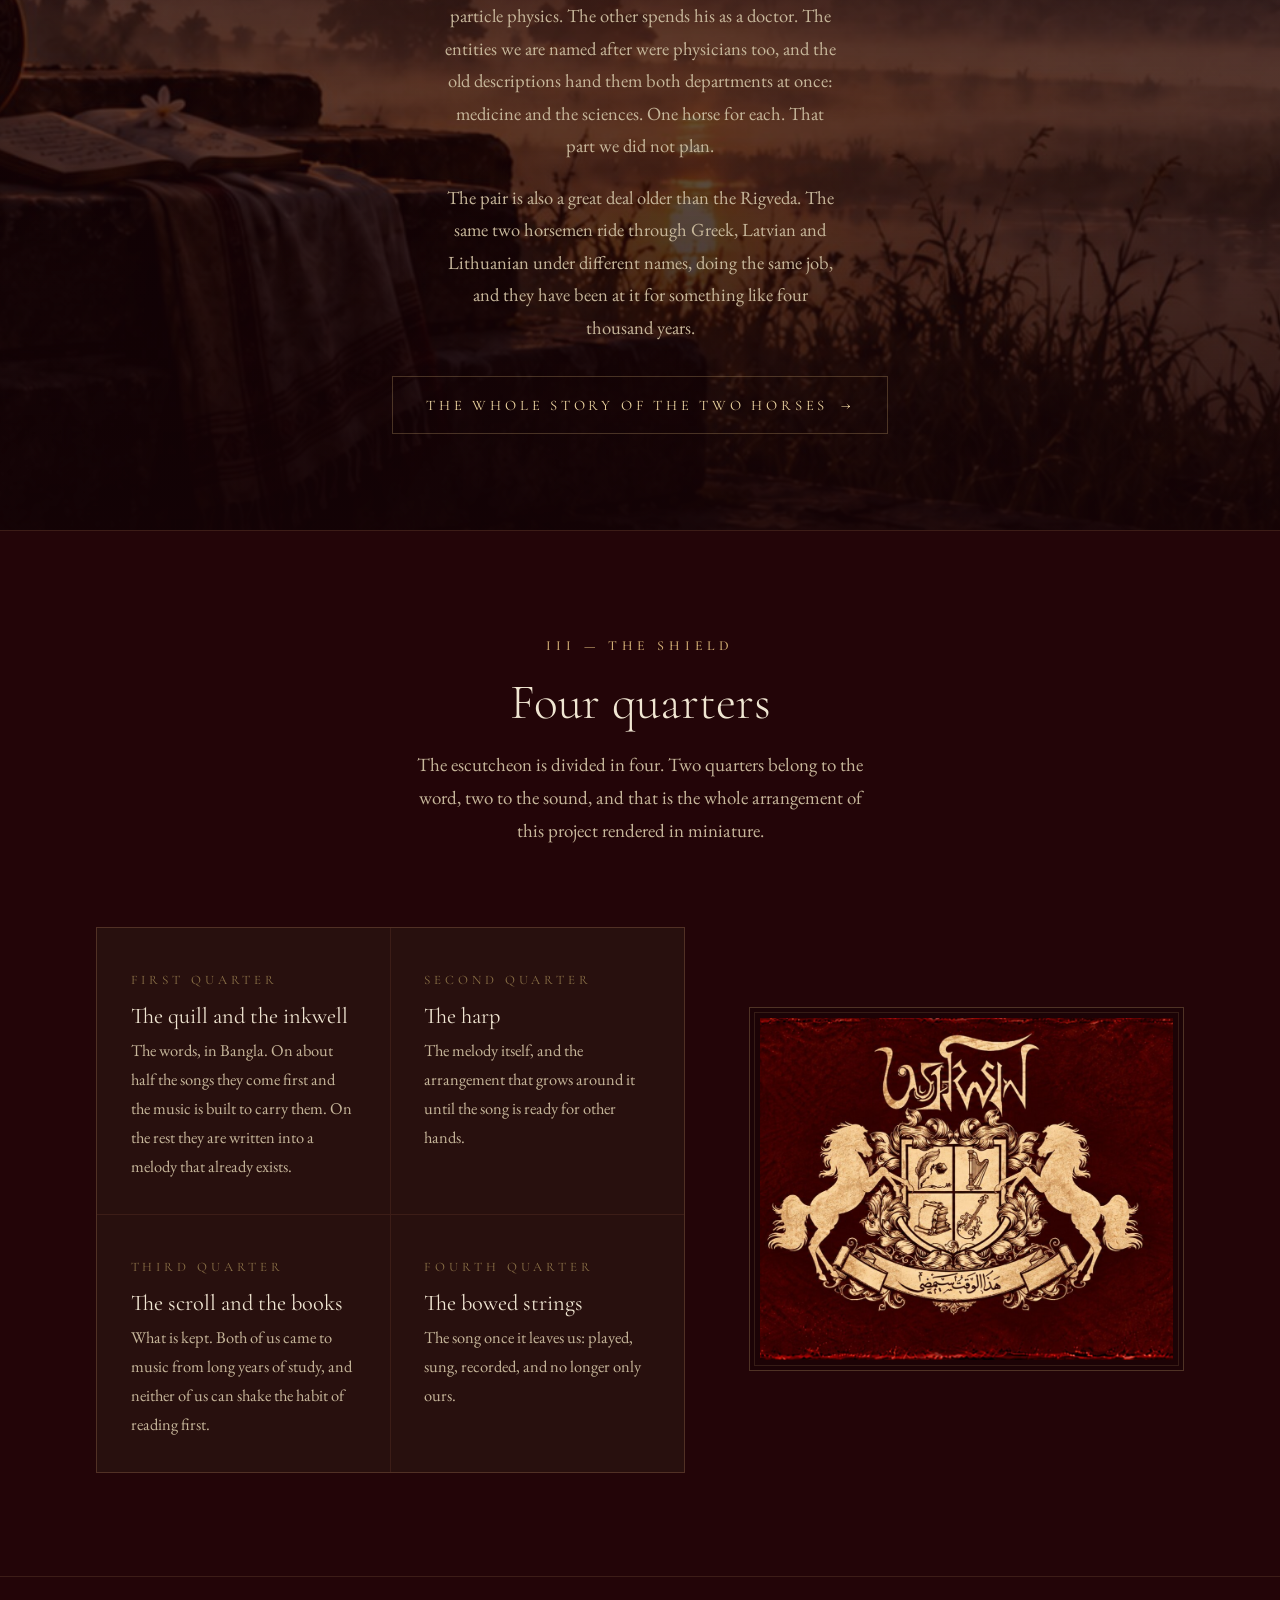
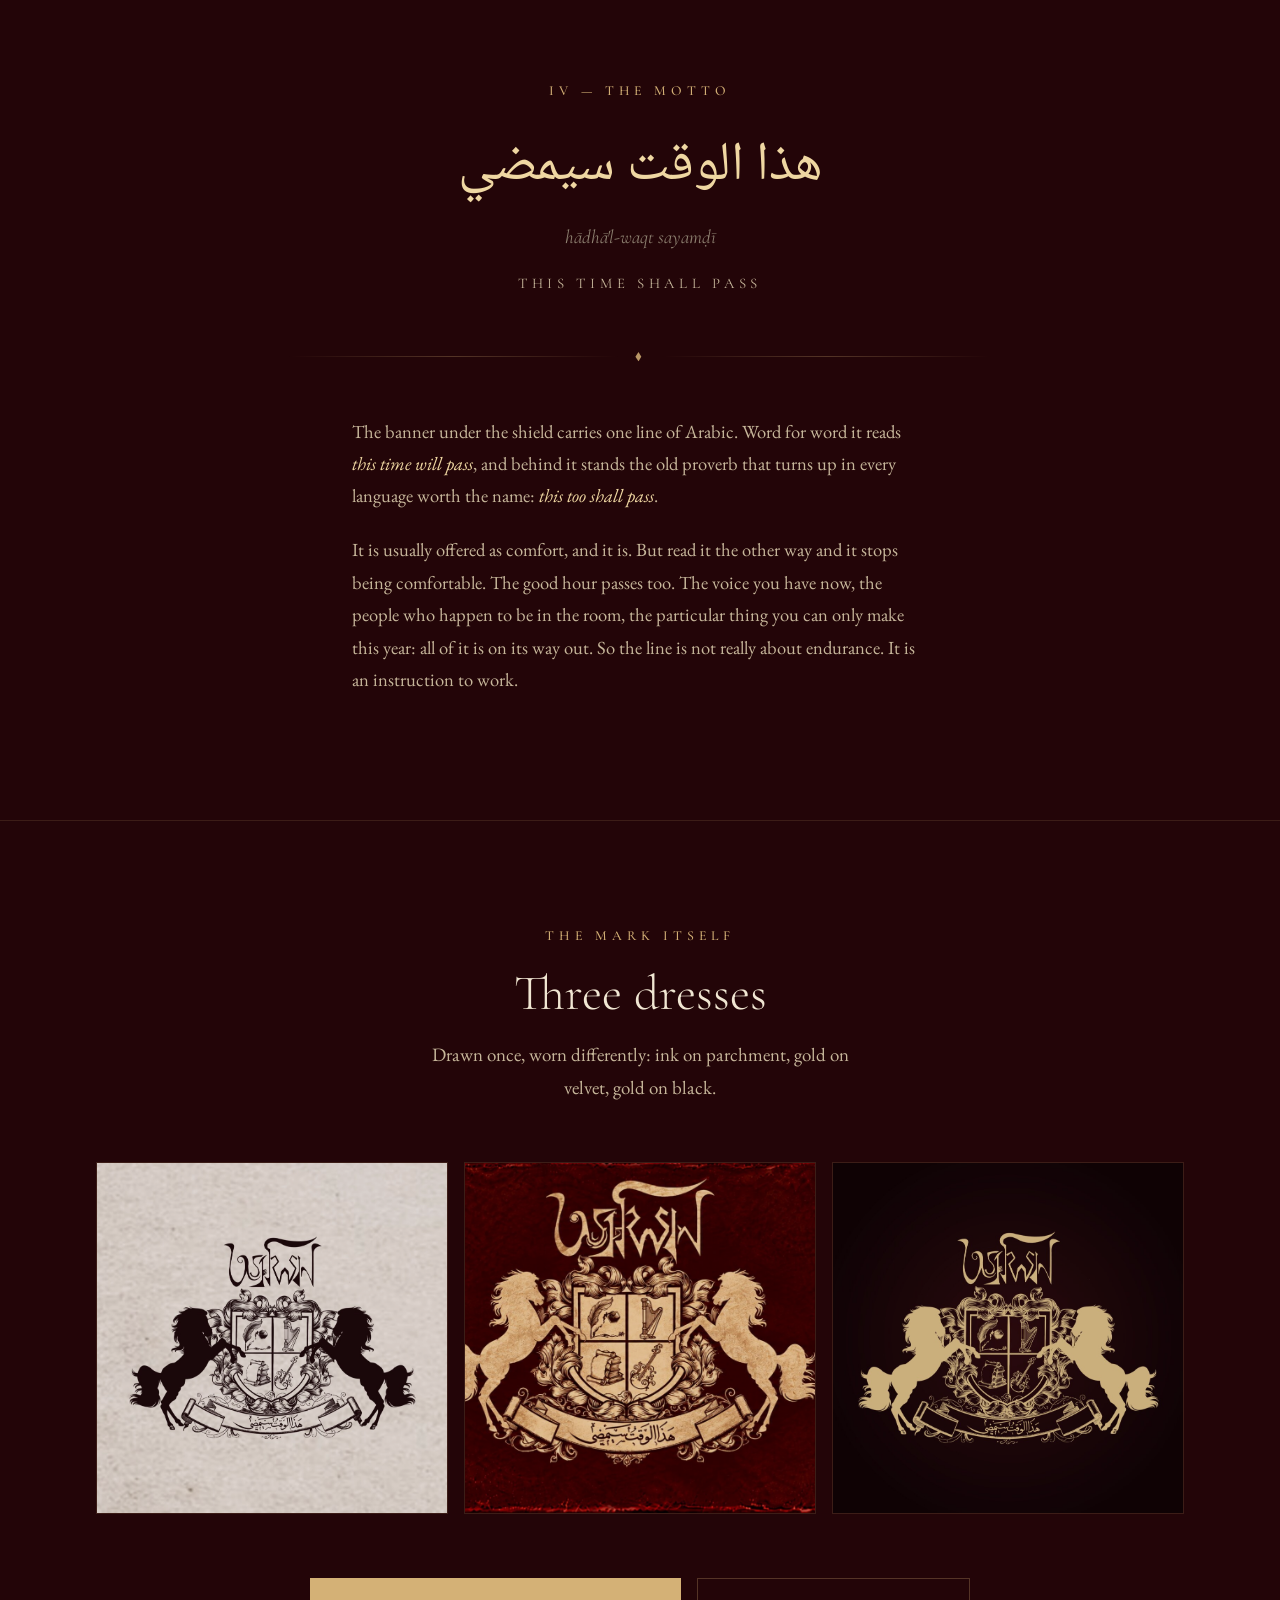
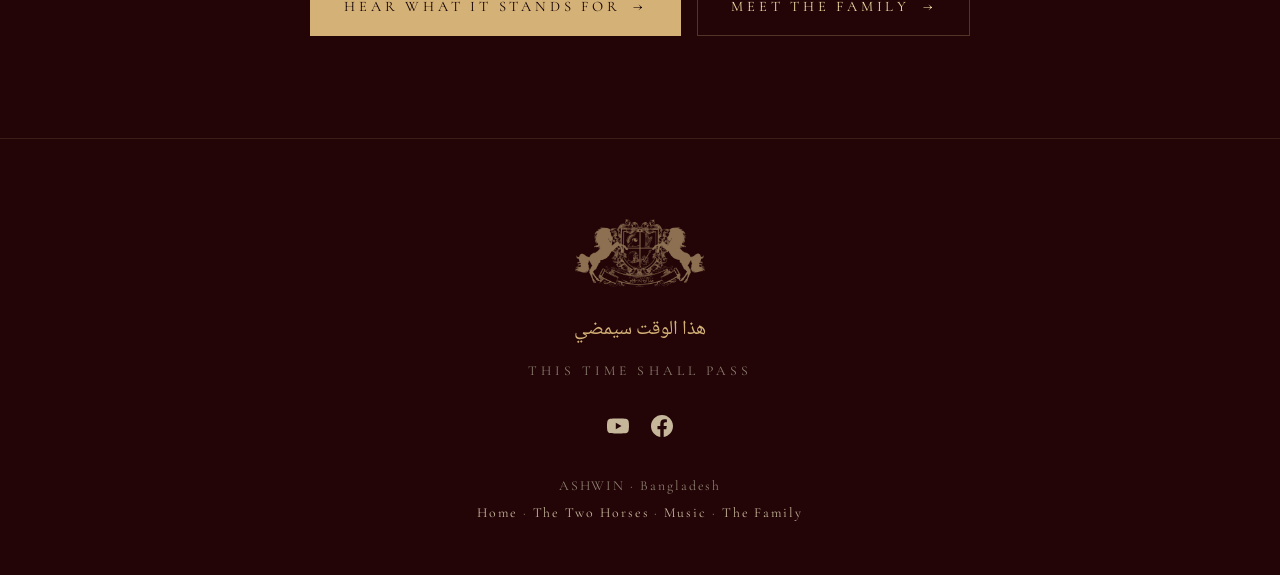
==== commit d5a812c3: "Replace the dropdown panels with one hamburger menu on phones The per-item panels listing every sub-" ====
--- a/crest.html
+++ b/crest.html
@@ -23,132 +23,24 @@
       <img src="assets/img/wordmark-gold.png" alt="Ashwin" width="703" height="282">
     </a>
     <nav class="nav">
-      <div class="nd">
-        <a href="index.html">Home</a>
-        <div class="nd__m">
-          <a href="index.html#whole"><span class="k"></span>The whole of it</a>
-          <a href="index.html#album"><span class="k"></span>The first album</a>
-          <a href="index.html#why"><span class="k"></span>Why we do it this way</a>
-          <a href="index.html#ways"><span class="k"></span>Four ways in</a>
-        </div>
-      </div>
-      <div class="nd">
-        <a href="crest.html">The Crest</a>
-        <div class="nd__m">
-          <a href="crest.html#name"><span class="k">I</span>The name</a>
-          <a href="crest.html#horses"><span class="k">II</span>The two horses</a>
-          <a href="crest.html#shield"><span class="k">III</span>The shield</a>
-          <a href="crest.html#motto"><span class="k">IV</span>The motto</a>
-          <a href="crest.html#mark"><span class="k"></span>The mark itself</a>
-        </div>
-      </div>
-      <div class="nd">
-        <a href="twins.html">The Two Horses</a>
-        <div class="nd__m">
-          <a href="twins.html#pattern"><span class="k">I</span>One story, many languages</a>
-          <a href="twins.html#cousins"><span class="k">II</span>The same two, in six places</a>
-          <a href="twins.html#treaty"><span class="k">III</span>The first written trace</a>
-          <a href="twins.html#yoke"><span class="k">IV</span>What each horse carries</a>
-          <a href="twins.html#lights"><span class="k">V</span>The twins, as observed</a>
-          <a href="twins.html#pair"><span class="k">VI</span>Why it has to be two</a>
-          <a href="twins.html#living"><span class="k">VII</span>Still in use</a>
-        </div>
-      </div>
-      <div class="nd">
-        <a href="music.html">Music</a>
-        <div class="nd__m">
-          <a href="music.html#record"><span class="k"></span>About the record</a>
-          <a href="music.html#outnow"><span class="k"></span>Out now</a>
-          <a href="music.html#coming"><span class="k"></span>Still coming</a>
-        </div>
-      </div>
-      <div class="nd">
-        <a href="family.html">The Family</a>
-        <div class="nd__m">
-          <a href="family.html#horses"><span class="k"></span>The two horses</a>
-          <a href="family.html#syed"><span class="k"></span>Syed Mehedi Hasan</a>
-          <a href="family.html#nafees"><span class="k"></span>Nafees Fahmi Ali</a>
-          <a href="family.html#voices"><span class="k"></span>The voices and the hands</a>
-          <a href="family.html#shanila"><span class="k"></span>Shanila Islam</a>
-          <a href="family.html#samir"><span class="k"></span>Samir Hafiz</a>
-          <a href="family.html#door"><span class="k"></span>An open door</a>
-        </div>
-      </div>
+      <a href="index.html">Home</a>
+      <a href="crest.html">The Crest</a>
+      <a href="twins.html">The Two Horses</a>
+      <a href="music.html">Music</a>
+      <a href="family.html">The Family</a>
       <a href="https://www.youtube.com/@ashwinbangladesh660">Listen</a>
     </nav>
-    <button class="menubtn" id="menuBtn" type="button" aria-expanded="false" aria-controls="mnav">Menu <b aria-hidden="true">&#9662;</b></button>
+    <button class="menubtn" id="menuBtn" type="button" aria-expanded="false"
+            aria-controls="mnav" aria-label="Menu"><span class="menubtn__b" aria-hidden="true"></span></button>
   </div>
 </header>
 <nav class="mnav" id="mnav">
-  <div class="mn">
-    <div class="mn__row">
-      <a href="index.html">Home</a>
-      <button class="mn__c" type="button" aria-expanded="false" aria-controls="mm-home" aria-label="Sections of Home">&#9662;</button>
-    </div>
-    <div class="mn__m" id="mm-home">
-      <a href="index.html#whole"><span class="k"></span>The whole of it</a>
-      <a href="index.html#album"><span class="k"></span>The first album</a>
-      <a href="index.html#why"><span class="k"></span>Why we do it this way</a>
-      <a href="index.html#ways"><span class="k"></span>Four ways in</a>
-    </div>
-  </div>
-  <div class="mn">
-    <div class="mn__row">
-      <a href="crest.html">The Crest</a>
-      <button class="mn__c" type="button" aria-expanded="false" aria-controls="mm-thecrest" aria-label="Sections of The Crest">&#9662;</button>
-    </div>
-    <div class="mn__m" id="mm-thecrest">
-      <a href="crest.html#name"><span class="k">I</span>The name</a>
-      <a href="crest.html#horses"><span class="k">II</span>The two horses</a>
-      <a href="crest.html#shield"><span class="k">III</span>The shield</a>
-      <a href="crest.html#motto"><span class="k">IV</span>The motto</a>
-      <a href="crest.html#mark"><span class="k"></span>The mark itself</a>
-    </div>
-  </div>
-  <div class="mn">
-    <div class="mn__row">
-      <a href="twins.html">The Two Horses</a>
-      <button class="mn__c" type="button" aria-expanded="false" aria-controls="mm-thetwohorses" aria-label="Sections of The Two Horses">&#9662;</button>
-    </div>
-    <div class="mn__m" id="mm-thetwohorses">
-      <a href="twins.html#pattern"><span class="k">I</span>One story, many languages</a>
-      <a href="twins.html#cousins"><span class="k">II</span>The same two, in six places</a>
-      <a href="twins.html#treaty"><span class="k">III</span>The first written trace</a>
-      <a href="twins.html#yoke"><span class="k">IV</span>What each horse carries</a>
-      <a href="twins.html#lights"><span class="k">V</span>The twins, as observed</a>
-      <a href="twins.html#pair"><span class="k">VI</span>Why it has to be two</a>
-      <a href="twins.html#living"><span class="k">VII</span>Still in use</a>
-    </div>
-  </div>
-  <div class="mn">
-    <div class="mn__row">
-      <a href="music.html">Music</a>
-      <button class="mn__c" type="button" aria-expanded="false" aria-controls="mm-music" aria-label="Sections of Music">&#9662;</button>
-    </div>
-    <div class="mn__m" id="mm-music">
-      <a href="music.html#record"><span class="k"></span>About the record</a>
-      <a href="music.html#outnow"><span class="k"></span>Out now</a>
-      <a href="music.html#coming"><span class="k"></span>Still coming</a>
-    </div>
-  </div>
-  <div class="mn">
-    <div class="mn__row">
-      <a href="family.html">The Family</a>
-      <button class="mn__c" type="button" aria-expanded="false" aria-controls="mm-thefamily" aria-label="Sections of The Family">&#9662;</button>
-    </div>
-    <div class="mn__m" id="mm-thefamily">
-      <a href="family.html#horses"><span class="k"></span>The two horses</a>
-      <a href="family.html#syed"><span class="k"></span>Syed Mehedi Hasan</a>
-      <a href="family.html#nafees"><span class="k"></span>Nafees Fahmi Ali</a>
-      <a href="family.html#voices"><span class="k"></span>The voices and the hands</a>
-      <a href="family.html#shanila"><span class="k"></span>Shanila Islam</a>
-      <a href="family.html#samir"><span class="k"></span>Samir Hafiz</a>
-      <a href="family.html#door"><span class="k"></span>An open door</a>
-    </div>
-  </div>
-  <div class="mn"><div class="mn__row">
-    <a href="https://www.youtube.com/@ashwinbangladesh660">Listen</a>
-  </div></div>
+  <a href="index.html">Home</a>
+  <a href="crest.html">The Crest</a>
+  <a href="twins.html">The Two Horses</a>
+  <a href="music.html">Music</a>
+  <a href="family.html">The Family</a>
+  <a href="https://www.youtube.com/@ashwinbangladesh660">Listen</a>
 </nav>
 
 <main>
--- a/assets/site.css
+++ b/assets/site.css
@@ -700,133 +700,57 @@
 }
 
 /* ============================================================
-   dropdown navigation
-   Desktop: a panel of that page's sections opens on hover and on
-   keyboard focus. Mobile: the flat strip becomes one button and a
-   panel whose rows expand to the same lists.
+   the phone menu
+   Above 760px the nav is the plain row of links it always was. Below it
+   the links do not fit, so they live behind one button.
    ============================================================ */
 
-/* every jump target has to clear the sticky bar, or the heading you
-   clicked lands underneath it */
+/* a jump target has to clear the sticky bar, or the heading you asked for
+   lands underneath it */
 section[id], article[id] { scroll-margin-top: 5.6rem; }
 
-.nd { position: relative; }
-.nd > a::after { content: "\2009\25BE"; font-size: .78em; opacity: .55; }
-/* an invisible bridge: without it the cursor crosses the gap between
-   the link and the panel, hover drops, and the panel shuts mid-reach */
-.nd::after {
-  content: ""; position: absolute; left: -.7rem; right: -.7rem;
-  top: 100%; height: 1.1rem;
-}
-.nd__m {
-  position: absolute; z-index: 60;
-  top: calc(100% + .9rem); left: 50%;
-  transform: translateX(-50%) translateY(-.35rem);
-  min-width: 15rem; max-width: min(23rem, 84vw);
-  padding: .45rem 0; text-align: left;
-  background: color-mix(in srgb, var(--void) 93%, var(--crimson-hot));
-  border: 1px solid var(--hair);
-  box-shadow: 0 1.4rem 3rem rgba(0, 0, 0, .62);
-  opacity: 0; visibility: hidden; pointer-events: none;
-  transition: opacity .2s ease, transform .2s ease, visibility .2s;
-}
-.nd__m::before {
-  content: ""; position: absolute; left: 0; right: 0; top: 0; height: 1px;
-  background: linear-gradient(90deg, transparent, var(--gold), transparent);
-  opacity: .5;
-}
-.nd__m a {
-  display: flex; gap: .55rem; align-items: baseline;
-  padding: .46rem 1.1rem;
-  font-family: var(--body); font-size: .95rem; line-height: 1.4;
-  letter-spacing: 0; text-transform: none;
-  color: var(--parch-soft);
-  border: 0; border-left: 2px solid transparent;
-  transition: color .16s, background .16s, border-color .16s;
-}
-.nd__m a::after { content: none; }
-.nd__m a:hover, .nd__m a:focus-visible {
-  color: var(--gold-up);
-  background: color-mix(in srgb, var(--crimson-up) 52%, transparent);
-  border-left-color: var(--gold);
-}
-.nd__m .k:empty, .mn__m .k:empty { flex-basis: 0; }
-.nd__m .k {
-  flex: 0 0 1.45rem;
-  font-family: var(--display); font-size: .74rem; letter-spacing: .12em;
-  color: var(--gold-dim);
-}
-.nd.is-open > .nd__m, .nd:focus-within > .nd__m {
-  opacity: 1; visibility: visible; pointer-events: auto;
-  transform: translateX(-50%) translateY(0);
-}
-@media (hover: hover) and (min-width: 760px) {
-  .nd:hover > .nd__m {
-    opacity: 1; visibility: visible; pointer-events: auto;
-    transform: translateX(-50%) translateY(0);
-  }
-}
-/* body has overflow-x:hidden, so a panel that runs past the window is
-   clipped rather than scrollable; site.js pins the outer ones instead */
-.nd__m.is-left  { left: 0; right: auto; transform: translateX(0) translateY(-.35rem); }
-.nd__m.is-right { left: auto; right: 0; transform: translateX(0) translateY(-.35rem); }
-.nd.is-open > .nd__m.is-left,  .nd:focus-within > .nd__m.is-left,
-.nd.is-open > .nd__m.is-right, .nd:focus-within > .nd__m.is-right { transform: translateX(0) translateY(0); }
-@media (hover: hover) and (min-width: 760px) {
-  .nd:hover > .nd__m.is-left, .nd:hover > .nd__m.is-right { transform: translateX(0) translateY(0); }
-}
-
-/* ---------- the mobile panel ---------- */
 .menubtn {
-  display: inline-flex; align-items: center; gap: .5rem;
-  padding: .48rem .8rem; cursor: pointer;
+  display: none;
+  width: 2.75rem; height: 2.75rem; padding: 0; cursor: pointer;
+  align-items: center; justify-content: center;
   background: transparent; border: 1px solid var(--hair); border-radius: 2px;
   color: var(--parch-soft);
-  font-family: var(--display); font-size: .8rem;
-  letter-spacing: .2em; text-transform: uppercase;
-}
+  transition: color .2s, border-color .2s;
+}
+@media (max-width: 759.98px) { .menubtn { display: inline-flex; } }
 .menubtn:hover { color: var(--gold-up); border-color: var(--gold); }
-.menubtn b { font-weight: 400; display: inline-block; transition: transform .22s; }
 .menubtn[aria-expanded="true"] { color: var(--gold-up); border-color: var(--gold); }
-.menubtn[aria-expanded="true"] b { transform: rotate(180deg); }
-@media (min-width: 760px) { .menubtn { display: none; } }
-
+
+/* three bars drawn in CSS rather than the glyph: the character renders at a
+   different weight in every font we load */
+.menubtn__b { position: relative; display: block; }
+.menubtn__b, .menubtn__b::before, .menubtn__b::after {
+  width: 1.15rem; height: 1.5px; background: currentColor;
+  transition: transform .24s ease, background .18s ease;
+}
+.menubtn__b::before, .menubtn__b::after { content: ""; position: absolute; left: 0; }
+.menubtn__b::before { top: -.4rem; }
+.menubtn__b::after  { top:  .4rem; }
+.menubtn[aria-expanded="true"] .menubtn__b { background: transparent; }
+.menubtn[aria-expanded="true"] .menubtn__b::before { transform: translateY(.4rem) rotate(45deg); }
+.menubtn[aria-expanded="true"] .menubtn__b::after  { transform: translateY(-.4rem) rotate(-45deg); }
+
+/* the strip the button opens: one page per row */
 .mnav {
-  display: none; flex-direction: column; gap: 0; flex-wrap: nowrap;
-  padding: .2rem var(--edge) .9rem; justify-content: flex-start;
+  display: none;
+  flex-direction: column; flex-wrap: nowrap; gap: 0;
+  justify-content: flex-start;
+  padding: .1rem var(--edge) .9rem;
   border-bottom: 1px solid var(--hair2);
   background: color-mix(in srgb, var(--void) 90%, var(--crimson));
 }
 .mnav.is-open { display: flex; }
 @media (min-width: 760px) { .mnav, .mnav.is-open { display: none; } }
-.mn { border-bottom: 1px solid var(--hair2); }
-.mn:last-child { border-bottom: 0; }
-.mn__row { display: flex; align-items: center; gap: .4rem; }
-.mn__row > a {
-  flex: 1 1 auto; padding: .8rem 0;
-  font-family: var(--display); font-size: .9rem;
-  letter-spacing: .2em; text-transform: uppercase; color: var(--parch-soft);
-}
-.mn__row > a.is-on { color: var(--gold-up); }
-.mn__c {
-  flex: 0 0 auto; width: 2.75rem; height: 2.75rem;
-  background: transparent; border: 0; cursor: pointer;
-  color: var(--gold-dim); font-size: .95rem; line-height: 1;
-  transition: transform .22s, color .22s;
-}
-.mn__c[aria-expanded="true"] { color: var(--gold-up); transform: rotate(180deg); }
-.mn__m { display: none; padding: 0 0 .65rem; }
-.mn__m.is-open { display: block; }
-.mn__m a {
-  display: flex; gap: .5rem; align-items: baseline;
-  padding: .42rem 0 .42rem .85rem;
-  font-family: var(--body); font-size: 1rem; line-height: 1.45;
-  letter-spacing: 0; text-transform: none;
-  color: var(--parch-soft); border-left: 2px solid var(--hair2);
-}
-.mn__m a:hover { color: var(--gold-up); border-left-color: var(--gold); }
-.mn__m .k {
-  flex: 0 0 1.4rem;
-  font-family: var(--display); font-size: .72rem; letter-spacing: .12em;
-  color: var(--gold-dim);
-}
+.mnav a {
+  padding: .9rem .1rem;
+  font-size: .92rem;
+  border-bottom: 1px solid var(--hair2);
+  transition: color .18s;
+}
+.mnav a:last-child { border-bottom: 0; }
+.mnav a:hover, .mnav a.is-on { color: var(--gold-up); }
